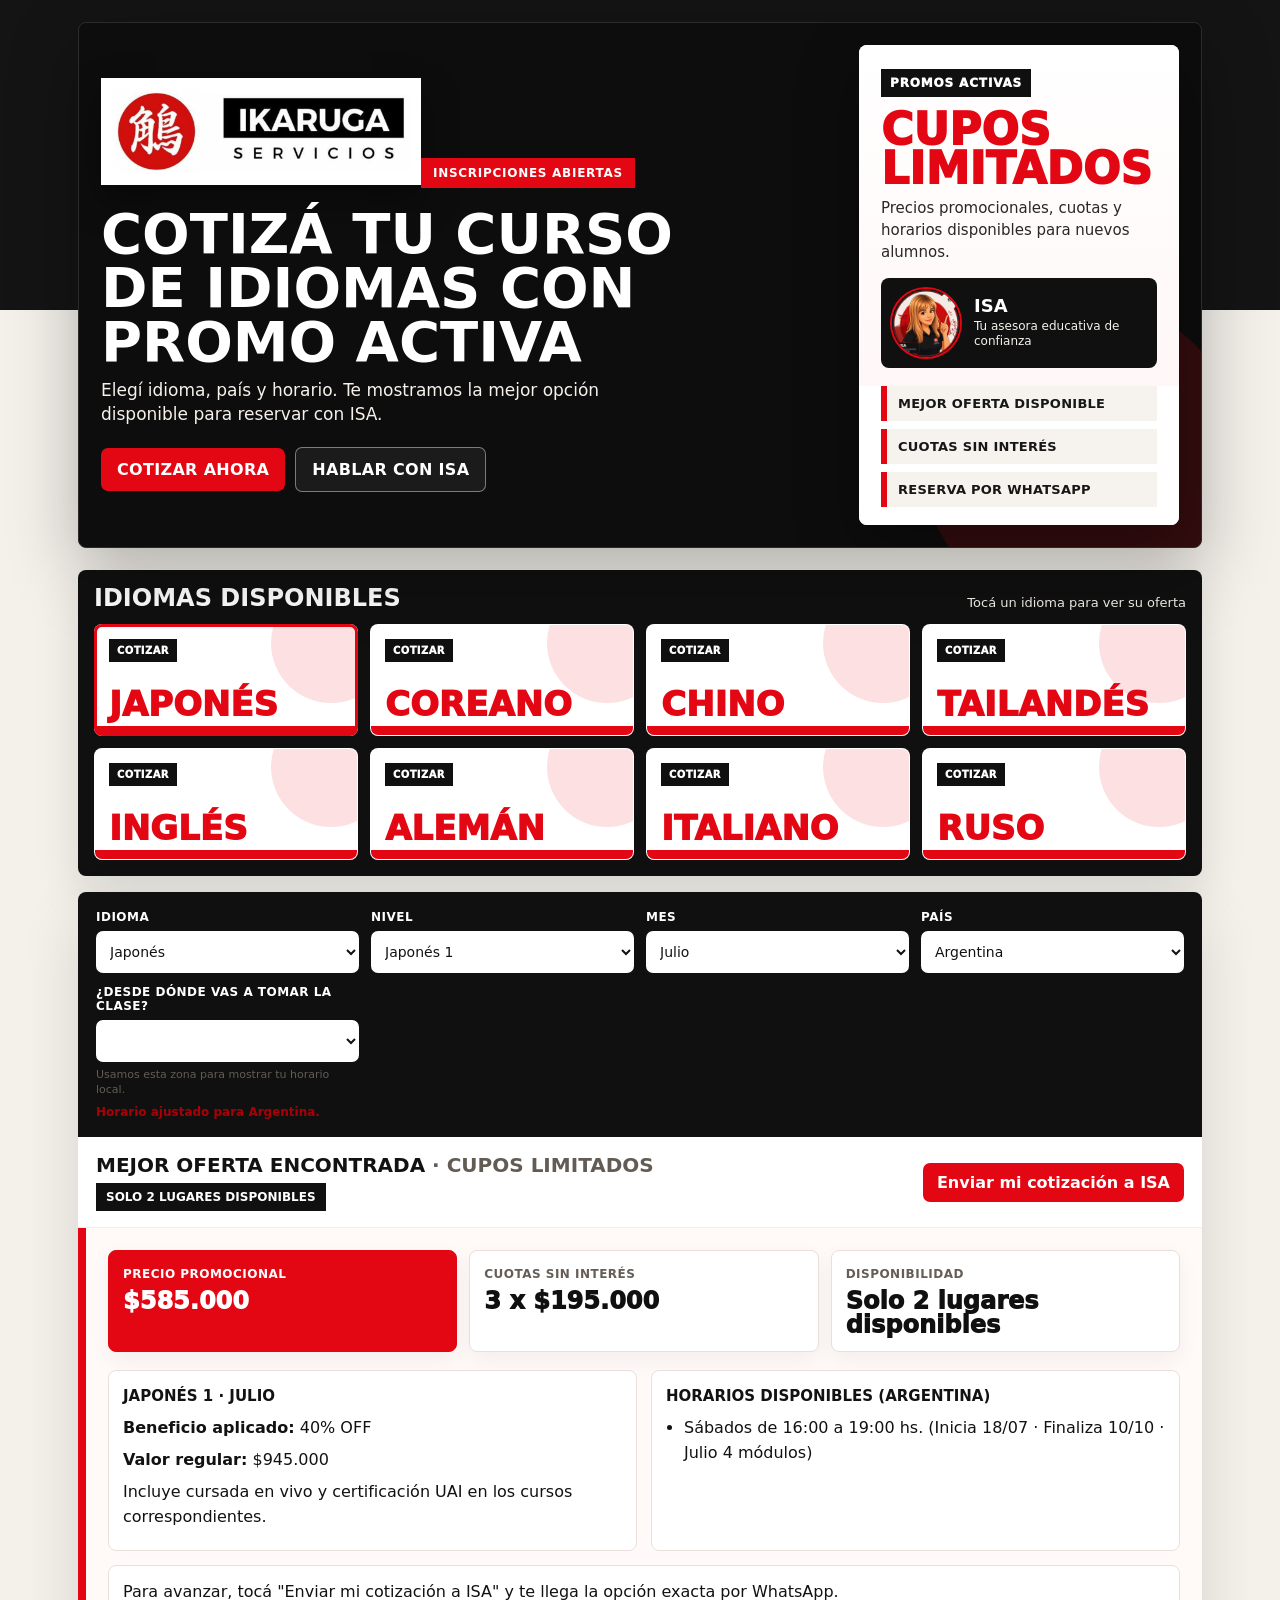
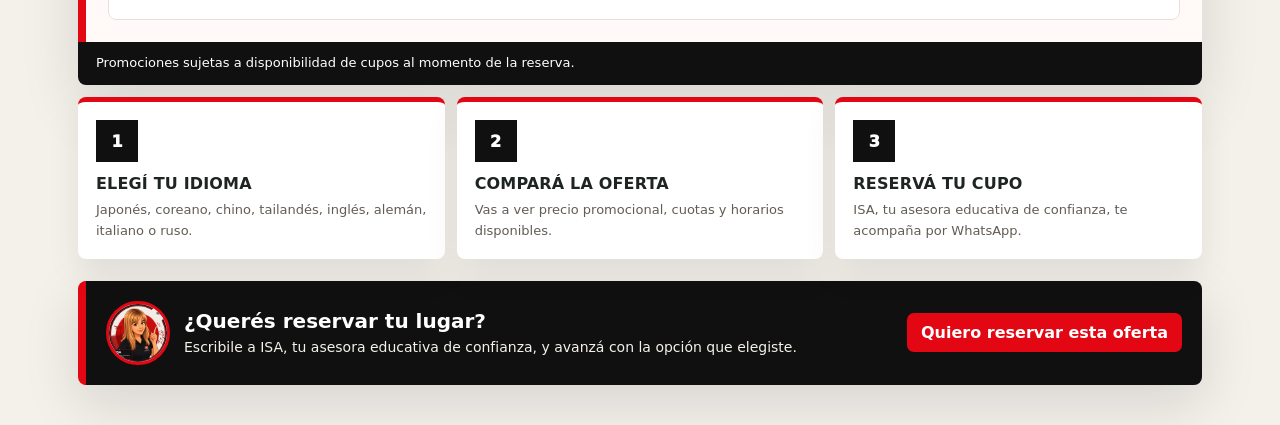
==== cotizador-agil.html @ 4aa810f3 "Add files via upload" ====
<!doctype html>
<html lang="es">
<head>
  <meta charset="utf-8">
  <meta name="viewport" content="width=device-width, initial-scale=1">
  <title>IKARUGA · Ofertas de idiomas</title>
  <script async src="https://www.googletagmanager.com/gtag/js?id=G-S8P9PC52HD"></script>
  <script>
    window.dataLayer = window.dataLayer || [];
    function gtag(){dataLayer.push(arguments);}
    gtag('js', new Date());
    gtag('config', 'G-S8P9PC52HD');
  </script>
  <style>
    :root{--bg:#f6f4ef;--paper:#fff;--paper-2:#fbfaf7;--ink:#202124;--muted:#686158;--line:#ded7cc;--brand:#0f766e;--brand-dark:#115e59;--accent:#b7791f;--ok:#16803c;--shadow:0 18px 55px rgba(54,42,28,.10)}
    *{box-sizing:border-box} body{margin:0;font-family:Inter,ui-sans-serif,system-ui,-apple-system,BlinkMacSystemFont,"Segoe UI",sans-serif;color:var(--ink);background:var(--bg)}
    main{max-width:1180px;margin:0 auto;padding:28px 18px 40px} header{margin-bottom:22px}.hero{display:grid;grid-template-columns:minmax(0,1.1fr) 340px;gap:20px;align-items:stretch}.hero-copy,.hero-side{background:var(--paper);border:1px solid var(--line);border-radius:8px;box-shadow:var(--shadow);padding:22px}.logo{width:184px;max-width:100%;height:auto;margin-bottom:14px}.hero-side{background:#12211f;color:white;position:relative;overflow:hidden}.hero-side:before{content:"";position:absolute;inset:0;background:linear-gradient(135deg,rgba(15,118,110,.92),rgba(16,24,22,.96));z-index:0}.hero-side>*{position:relative;z-index:1}.deal-kicker{font-size:12px;font-weight:900;letter-spacing:.08em;text-transform:uppercase;color:#bff4e9}.deal-big{font-size:42px;font-weight:950;line-height:1;margin:8px 0}.deal-text{font-size:15px;color:#e5fff9;line-height:1.45}.trust-row{display:flex;flex-wrap:wrap;gap:8px;margin-top:16px}.trust-row span,.availability-pill{border:1px solid #cfe8e1;background:#f0fbf8;color:var(--brand-dark);border-radius:999px;padding:7px 10px;font-size:12px;font-weight:800}.availability-pill{display:inline-flex;margin-top:6px;background:#fff6df;border-color:#efd18d;color:#7a530f}
    .brand{font-size:12px;font-weight:800;letter-spacing:.08em;text-transform:uppercase;color:var(--brand-dark)} h1{margin:5px 0 0;font-size:clamp(30px,4vw,52px);line-height:1;letter-spacing:0}
    .subtitle{max-width:620px;margin:10px 0 0;color:var(--muted);font-size:15px;line-height:1.55}.status{border:1px solid #cae6df;background:#effaf7;color:var(--brand-dark);padding:9px 12px;border-radius:8px;font-size:13px;font-weight:700;white-space:nowrap}
    .panel{background:var(--paper);border:1px solid var(--line);border-radius:8px;box-shadow:var(--shadow);overflow:hidden}.toolbar{display:grid;grid-template-columns:repeat(6,minmax(145px,1fr));gap:12px;padding:18px;background:var(--paper-2);border-bottom:1px solid var(--line)}
    label{display:block;margin-bottom:7px;color:var(--muted);font-size:12px;font-weight:800} select,input{width:100%;min-height:42px;border:1px solid var(--line);border-radius:8px;background:white;color:var(--ink);padding:9px 10px;font:inherit;font-size:14px} select:focus,input:focus{outline:3px solid rgba(15,118,110,.18);border-color:var(--brand)} option:disabled{color:#aaa}.field-hint{display:block;margin-top:6px;color:var(--muted);font-size:11px;line-height:1.35}.timezone-status{margin-top:8px;color:var(--brand-dark);font-size:12px;font-weight:800}
    .result-head{display:flex;justify-content:space-between;align-items:center;gap:14px;padding:16px 18px;border-bottom:1px solid var(--line)}.result-title{font-weight:850}.copy-btn{border:0;border-radius:8px;background:var(--brand);color:white;padding:10px 14px;font-weight:850;cursor:pointer;min-width:135px;text-decoration:none;text-align:center}.copy-btn:hover{background:var(--brand-dark)}.copy-btn.copied{background:var(--ok)}
    .message{min-height:330px;white-space:pre-wrap;padding:22px;font-size:15px;line-height:1.55;background:white}.note{padding:12px 18px;border-top:1px solid var(--line);background:#fff8e9;color:#76520f;font-size:13px;line-height:1.45}.summary{margin-top:22px}.summary h2{margin:0 0 10px;font-size:18px}.internal-control{display:none}.whatsapp-bar{margin-top:22px;background:#0f766e;color:white;border-radius:8px;padding:20px;display:flex;align-items:center;justify-content:space-between;gap:16px;box-shadow:var(--shadow)}.whatsapp-bar strong{display:block;font-size:20px;margin-bottom:4px}.whatsapp-bar span{color:#d9fff7;font-size:14px}.whatsapp-bar a{background:white;color:#0f5f58}.whatsapp-bar a:hover{background:#e8fffa;color:#0f5f58}
    table{width:100%;border-collapse:collapse;overflow:hidden;background:white;border:1px solid var(--line);border-radius:8px} th,td{padding:11px 12px;border-bottom:1px solid var(--line);text-align:left;font-size:13px} th{background:#eee8dc;color:#4c473f;font-size:12px;text-transform:uppercase} tbody tr:last-child td{border-bottom:0}
    @media(max-width:980px){.hero{grid-template-columns:1fr}.toolbar{grid-template-columns:repeat(2,minmax(0,1fr))}} @media(max-width:680px){main{padding:20px 12px 30px}.hero-copy,.hero-side{padding:18px}.status{display:inline-block;margin-top:14px;white-space:normal}.toolbar{grid-template-columns:1fr}.result-head{align-items:stretch;flex-direction:column}.copy-btn{width:100%}.message{font-size:14px;padding:16px}th,td{font-size:12px;padding:10px 8px}.deal-big{font-size:34px}}
  
    body{background:#f2eee6;}
    .hero{grid-template-columns:minmax(0,1fr);min-height:430px;background:linear-gradient(90deg,rgba(15,26,24,.92),rgba(15,26,24,.72)),url('assets/ikaruga-asia-pacifico.png') center right/cover no-repeat;border:1px solid #1f3834;border-radius:8px;box-shadow:var(--shadow);padding:28px;overflow:hidden;position:relative;display:grid;align-items:end;}
    .hero-copy{background:transparent;border:0;box-shadow:none;padding:0;max-width:760px;color:white;}
    .hero-side{display:none;}
    .logo{width:260px;margin-bottom:22px;filter:drop-shadow(0 10px 24px rgba(0,0,0,.32));}
    .brand{color:#d7b56d;}
    h1{color:white;font-size:clamp(38px,6vw,72px);max-width:760px;}
    .subtitle{color:#f3efe6;font-size:17px;max-width:690px;}
    .trust-row span{background:rgba(255,255,255,.12);border-color:rgba(255,255,255,.28);color:white;backdrop-filter:blur(8px);}
    .hero-actions{display:flex;flex-wrap:wrap;gap:10px;margin-top:20px;align-items:center;}
    .hero-actions a{display:inline-flex;align-items:center;justify-content:center;text-decoration:none;border-radius:8px;padding:12px 16px;font-weight:900;}
    .hero-primary{background:#f3c855;color:#1b1710;}
    .hero-secondary{border:1px solid rgba(255,255,255,.4);color:white;}
    .offer-strip{display:grid;grid-template-columns:repeat(3,minmax(0,1fr));gap:12px;margin:18px 0 22px;}
    .offer-item{background:white;border:1px solid var(--line);border-radius:8px;padding:16px;box-shadow:0 10px 28px rgba(54,42,28,.07);}
    .offer-item strong{display:block;font-size:15px;margin-bottom:5px;color:#1e2422;}
    .offer-item span{font-size:13px;color:var(--muted);line-height:1.45;}
    .panel{border-color:#d7c8ac;}
    .toolbar{grid-template-columns:repeat(4,minmax(145px,1fr));}
    .result-head{background:#fffdf8;}
    .message{font-size:16px;}
    .whatsapp-bar{background:linear-gradient(135deg,#0f766e,#123c37);}
    @media(max-width:760px){.hero{min-height:auto;padding:22px;background-position:center}.logo{width:210px}.offer-strip{grid-template-columns:1fr}.toolbar{grid-template-columns:1fr}h1{font-size:38px}.subtitle{font-size:15px}.hero-actions a{width:100%;}}

  
    .hero{background:linear-gradient(90deg,rgba(12,22,20,.94),rgba(12,22,20,.68),rgba(12,22,20,.36)),url('assets/ikaruga-asia-pacifico.png') center right/cover no-repeat;}
    .hero-copy{max-width:800px;}
    .logo{width:300px;}
    .eyebrow-line{display:inline-flex;align-items:center;gap:8px;background:rgba(255,255,255,.12);border:1px solid rgba(255,255,255,.25);color:#fff7df;border-radius:999px;padding:8px 12px;font-size:12px;font-weight:900;margin-bottom:14px;}
    .visual-showcase{display:grid;grid-template-columns:repeat(3,minmax(0,1fr));gap:14px;margin:0 0 22px;}
    .visual-card{background:white;border:1px solid var(--line);border-radius:8px;overflow:hidden;box-shadow:0 12px 34px rgba(54,42,28,.08);}
    .visual-card img{width:100%;aspect-ratio:16/10;object-fit:cover;display:block;background:#13211f;}
    .visual-card div{padding:14px 15px;}
    .visual-card strong{display:block;font-size:15px;margin-bottom:5px;color:#1e2422;}
    .visual-card span{font-size:13px;color:var(--muted);line-height:1.45;}
    .offer-item{background:#fffdf8;}
    .panel{box-shadow:0 18px 55px rgba(54,42,28,.13);}
    .result-title:after{content:' · cupos limitados';color:var(--muted);font-weight:700;}
    @media(max-width:820px){.visual-showcase{grid-template-columns:1fr}.logo{width:230px}.result-title:after{content:''}}

  
    .brand-lockup{display:inline-flex;align-items:center;margin-bottom:18px;background:white;border:1px solid rgba(255,255,255,.55);border-radius:8px;padding:10px 12px;box-shadow:0 16px 38px rgba(0,0,0,.28);}
    .brand-logo-img{display:block;width:min(430px,72vw);height:auto;}
    .brand-seal,.brand-word,.brand-sub{display:none;}
    .hero .trust-row{display:none;}
    .visual-showcase{grid-template-columns:1.15fr 1fr 1fr;}
    @media(max-width:820px){.visual-showcase{grid-template-columns:1fr}.brand-logo-img{width:min(330px,78vw)}}

  
    .hero{display:grid;grid-template-columns:minmax(0,1fr) 360px;gap:24px;align-items:stretch;min-height:0;background:linear-gradient(135deg,#101b19,#173b36 62%,#6d1118);border:1px solid #1f3834;border-radius:8px;box-shadow:var(--shadow);padding:26px;overflow:hidden;position:relative;}
    .hero:after{content:"";position:absolute;right:-120px;top:-150px;width:420px;height:420px;border:1px solid rgba(243,200,85,.28);border-radius:50%;}
    .hero-copy{position:relative;z-index:1;background:transparent;border:0;box-shadow:none;padding:0;max-width:760px;color:white;align-self:end;}
    .brand-lockup{display:inline-flex;align-items:center;margin-bottom:18px;background:white;border:1px solid rgba(255,255,255,.65);border-radius:8px;padding:10px 12px;box-shadow:0 16px 38px rgba(0,0,0,.28);}
    .brand-logo-img{display:block;width:min(390px,70vw);height:auto;}
    .eyebrow-line{display:inline-flex;align-items:center;gap:8px;background:rgba(243,200,85,.16);border:1px solid rgba(243,200,85,.45);color:#fff7df;border-radius:999px;padding:8px 12px;font-size:12px;font-weight:900;margin-bottom:14px;}
    .hero h1{color:white;font-size:clamp(38px,6vw,68px);max-width:760px;}
    .hero .subtitle{color:#f3efe6;font-size:17px;max-width:660px;}
    .hero-actions{display:flex;flex-wrap:wrap;gap:10px;margin-top:20px;align-items:center;}
    .hero-actions a{display:inline-flex;align-items:center;justify-content:center;text-decoration:none;border-radius:8px;padding:12px 16px;font-weight:900;}
    .hero-primary{background:#f3c855;color:#1b1710;}.hero-secondary{border:1px solid rgba(255,255,255,.44);color:white;}
    .hero-offer-card{position:relative;z-index:1;align-self:stretch;background:rgba(255,255,255,.96);border:1px solid rgba(255,255,255,.82);border-radius:8px;padding:22px;display:flex;flex-direction:column;justify-content:space-between;color:#17211f;box-shadow:0 22px 60px rgba(0,0,0,.22);}
    .hero-offer-card .label{font-size:12px;font-weight:950;letter-spacing:.08em;text-transform:uppercase;color:#0f766e;}.hero-offer-card .big{font-size:46px;line-height:.95;font-weight:950;margin:14px 0;color:#141514;}.hero-offer-card p{margin:0;color:#5f5750;line-height:1.45;font-size:14px;}.mini-proof{display:grid;gap:9px;margin-top:20px}.mini-proof div{border:1px solid #eadfc8;border-radius:8px;padding:10px 11px;background:#fffaf0;font-size:13px;font-weight:850;color:#42382a;}
    .client-benefits{display:grid;grid-template-columns:repeat(3,minmax(0,1fr));gap:14px;margin:18px 0 22px;}.client-benefit{background:white;border:1px solid var(--line);border-radius:8px;padding:18px;box-shadow:0 12px 34px rgba(54,42,28,.08);}.client-benefit .icon{width:42px;height:42px;border-radius:50%;display:grid;place-items:center;background:#11231f;color:#f3c855;font-weight:950;margin-bottom:12px}.client-benefit strong{display:block;font-size:16px;margin-bottom:6px;color:#1e2422}.client-benefit span{font-size:13px;color:var(--muted);line-height:1.45}.visual-showcase{display:none!important}.trust-row{display:none!important}.offer-strip{margin-top:0}.panel{box-shadow:0 18px 55px rgba(54,42,28,.13);border-color:#d7c8ac}.toolbar{grid-template-columns:repeat(4,minmax(145px,1fr));}.message{font-size:16px}.result-head{background:#fffdf8}.whatsapp-bar{background:linear-gradient(135deg,#0f766e,#123c37);}
    :root{--bg:#f4f1eb;--paper:#fff;--paper-2:#fffaf5;--ink:#121212;--muted:#625c55;--line:#e4dbcf;--brand:#e30613;--brand-dark:#a90008;--accent:#101010;--ok:#16803c;--shadow:0 18px 55px rgba(18,18,18,.13)}
    body{background:linear-gradient(180deg,#141414 0,#141414 310px,#f4f1eb 310px,#f4f1eb 100%);color:var(--ink)}
    main{max-width:1160px;padding-top:22px}
    .hero{grid-template-columns:minmax(0,1fr) 320px;gap:22px;background:#0d0d0d;border:1px solid #2b2b2b;border-radius:8px;padding:22px;box-shadow:0 24px 70px rgba(0,0,0,.28);overflow:hidden}
    .hero:before{content:"";position:absolute;inset:auto -40px -70px auto;width:320px;height:320px;background:#e30613;border-radius:50%;opacity:.18}
    .hero:after{content:"";position:absolute;right:28px;top:24px;width:150px;height:150px;border:22px solid rgba(227,6,19,.2);border-radius:50%}
    .hero-copy{align-self:center;max-width:690px}
    .brand-lockup{background:#fff;border:0;border-radius:0;padding:8px 10px;margin-bottom:16px;box-shadow:0 16px 34px rgba(0,0,0,.38)}
    .brand-logo-img{width:min(300px,72vw)}
    .eyebrow-line{border-radius:0;background:#e30613;border:0;color:white;letter-spacing:.06em;text-transform:uppercase;padding:8px 12px}
    .hero h1{font-size:clamp(36px,4.8vw,56px);line-height:.96;text-transform:uppercase;max-width:660px}
    .hero .subtitle{font-size:17px;line-height:1.42;color:#f6f1eb;max-width:580px}
    .hero-actions a{border-radius:7px;text-transform:uppercase;letter-spacing:.02em}
    .hero-primary{background:#e30613;color:#fff}.hero-primary:hover{background:#bf000a}
    .hero-secondary{border:1px solid rgba(255,255,255,.42);color:#fff;background:rgba(255,255,255,.06)}
    .hero-offer-card{background:#fff;border:0;border-radius:8px;padding:0;overflow:hidden;color:#111;box-shadow:0 22px 60px rgba(0,0,0,.34)}
    .hero-offer-card>div:first-child{padding:24px 22px 18px;background:linear-gradient(180deg,#fff,#fff7f7)}
    .hero-offer-card .label{display:inline-block;background:#101010;color:#fff;font-size:12px;padding:7px 9px;letter-spacing:.07em}
    .hero-offer-card .big{font-size:44px;line-height:.88;text-transform:uppercase;color:#e30613;margin:14px 0 10px}
    .hero-offer-card p{font-size:15px;color:#282828}
    .isa-hero{display:grid;grid-template-columns:72px minmax(0,1fr);gap:12px;align-items:center;margin:14px 0 0;padding:9px;background:#101010;color:#fff;border-radius:8px}
    .isa-hero img{width:72px;height:72px;border-radius:50%;object-fit:cover;object-position:50% 35%;display:block;border:2px solid #e30613}
    .isa-hero strong{display:block;font-size:18px;line-height:1;text-transform:uppercase}
    .isa-hero span{display:block;margin-top:4px;font-size:12px;line-height:1.25;color:#f4f1eb}
    .mini-proof{padding:0 22px 18px;margin:0;background:#fff;gap:8px}
    .mini-proof div{border:0;border-left:6px solid #e30613;border-radius:0;background:#f6f3ef;color:#171717;text-transform:uppercase;letter-spacing:.02em}
    .client-benefits{grid-template-columns:repeat(3,minmax(0,1fr));gap:12px;margin:12px 0 16px}
    .client-benefit{border:0;border-top:5px solid #e30613;border-radius:8px;background:#fff;padding:18px;box-shadow:0 14px 34px rgba(18,18,18,.08)}
    .client-benefit .icon{border-radius:0;background:#101010;color:#fff}
    .client-benefit strong{text-transform:uppercase;letter-spacing:.01em}
    .panel{border:0;border-radius:8px;box-shadow:0 22px 60px rgba(18,18,18,.12)}
    .toolbar{background:#101010;border-bottom:0;grid-template-columns:repeat(4,minmax(145px,1fr))}
    .toolbar label{color:#fff;text-transform:uppercase;letter-spacing:.04em}
    select{border:0;border-radius:7px}
    .result-head{background:#fff;border-bottom:1px solid #eee}
    .result-title{font-size:20px;text-transform:uppercase}
    .availability-pill{background:#101010;border:0;color:white;border-radius:0;text-transform:uppercase}
    .copy-btn{background:#e30613;border-radius:7px;color:#fff}.copy-btn:hover{background:#bf000a;color:#fff}
    .message{background:#fffaf7;font-size:16px;border-left:8px solid #e30613;white-space:normal}
    .offer-summary{display:grid;grid-template-columns:repeat(3,minmax(0,1fr));gap:12px;margin-bottom:18px}
    .offer-metric{background:#fff;border:1px solid #eadfda;border-radius:8px;padding:14px;box-shadow:0 8px 22px rgba(18,18,18,.05)}
    .offer-metric .metric-label{display:block;color:#655d56;font-size:12px;font-weight:850;text-transform:uppercase;letter-spacing:.04em}
    .offer-metric .metric-value{display:block;margin-top:5px;color:#101010;font-size:24px;line-height:1;font-weight:950}
    .offer-metric.strong{background:#e30613;border-color:#e30613;color:#fff}.offer-metric.strong .metric-label,.offer-metric.strong .metric-value{color:#fff}
    .offer-detail{display:grid;grid-template-columns:minmax(0,1fr) minmax(0,1fr);gap:14px}
    .offer-box{background:#fff;border:1px solid #eadfda;border-radius:8px;padding:14px}
    .offer-box h3{margin:0 0 8px;font-size:15px;text-transform:uppercase}
    .offer-box p{margin:0 0 7px}.offer-box ul{margin:8px 0 0;padding-left:18px}.offer-box li{margin:5px 0}
    .note{background:#101010;color:#fff;border-top:0}
    .whatsapp-bar{background:#101010;border-left:8px solid #e30613;border-radius:8px}
    .whatsapp-bar span{color:#f4f1eb}.whatsapp-bar a{background:#e30613;color:#fff}.whatsapp-bar a:hover{background:#bf000a;color:#fff}
    .whatsapp-copy{display:flex;align-items:center;gap:14px}
    .isa-avatar{width:64px;height:64px;border-radius:50%;object-fit:cover;object-position:50% 35%;border:3px solid #e30613;background:#fff;flex:0 0 auto}
    .language-gallery{margin:0 0 16px;background:#101010;border-radius:8px;padding:16px;box-shadow:0 18px 46px rgba(18,18,18,.12)}
    .language-gallery-head{display:flex;align-items:end;justify-content:space-between;gap:14px;margin-bottom:14px;color:#fff}
    .language-gallery-head h2{margin:0;font-size:24px;text-transform:uppercase;line-height:1}
    .language-gallery-head span{font-size:13px;color:#f4f1eb;text-align:right}
    .language-grid{display:grid;grid-template-columns:repeat(4,minmax(0,1fr));gap:12px}
    .language-card{position:relative;display:flex;min-height:112px;border:1px solid rgba(255,255,255,.14);border-radius:8px;overflow:hidden;background:#fff;text-decoration:none;color:#101010;box-shadow:inset 0 0 0 1px rgba(255,255,255,.18);padding:14px;text-align:left;cursor:pointer;font:inherit;flex-direction:column;justify-content:space-between}
    .language-card:before{content:"";position:absolute;right:-34px;top:-42px;width:120px;height:120px;border-radius:50%;background:#e30613;opacity:.12}
    .language-card:after{content:"";position:absolute;left:0;bottom:0;width:100%;height:9px;background:#e30613}
    .language-card:hover,.language-card.active{outline:3px solid #e30613;outline-offset:-3px}
    .language-card .lang-kicker{position:relative;z-index:1;display:inline-flex;align-self:flex-start;background:#101010;color:#fff;padding:6px 8px;font-size:10px;font-weight:950;text-transform:uppercase;letter-spacing:.04em}
    .language-card .lang-name{position:relative;z-index:1;display:block;margin-top:16px;color:#e30613;font-size:clamp(24px,2.7vw,34px);line-height:.92;font-weight:950;text-transform:uppercase;letter-spacing:0}
    .language-card .lang-note{display:none}
    @media(max-width:920px){.hero{grid-template-columns:1fr}.hero-offer-card{display:none}.client-benefits{grid-template-columns:1fr}.toolbar{grid-template-columns:1fr}.brand-logo-img{width:min(300px,78vw)}.hero{padding:20px}.hero h1{font-size:36px}.hero-actions a{width:100%;}.whatsapp-bar{align-items:stretch;flex-direction:column}.whatsapp-copy{align-items:flex-start}.isa-avatar{width:56px;height:56px}.offer-summary,.offer-detail{grid-template-columns:1fr}}
    @media(max-width:920px){.language-grid{display:flex;overflow-x:auto;scroll-snap-type:x mandatory;padding-bottom:4px}.language-card{min-width:210px;scroll-snap-align:start}.language-gallery-head{display:block}.language-gallery-head span{display:block;text-align:left;margin-top:6px}}
    .mobile-sticky-cta{display:none}
    @media(max-width:760px){
      body{background:#f4f1eb;padding-bottom:86px}
      main{padding-top:12px;display:flex;flex-direction:column}
      .hero{order:1}.panel{order:2}.language-gallery{order:3}.whatsapp-bar{order:4}
      .hero{min-height:0!important;padding:12px 12px 14px;margin-bottom:10px;gap:0;background:#101010}
      .brand-lockup{margin-bottom:8px;padding:5px 7px}
      .brand-logo-img{width:min(155px,58vw)}
      .eyebrow-line{font-size:10px;padding:6px 9px;margin-bottom:8px}
      .hero h1{font-size:23px;line-height:1.02;margin-top:0}
      .hero .subtitle{font-size:12px;line-height:1.3;margin-top:6px}
      .hero-actions{margin-top:10px}
      .hero-actions a{min-height:42px;padding:10px 12px;font-size:13px}
      .hero-actions .hero-secondary{display:none}
      .language-gallery{margin-top:12px;padding:12px}
      .language-gallery-head h2{font-size:18px}
      .language-card{min-width:142px;padding:13px 12px}
      .lang-name{font-size:19px}
      .toolbar{padding:14px;gap:10px}
      .toolbar label{font-size:11px}
      select{min-height:44px;font-size:15px}
      .field-hint{font-size:10px}
      .timezone-status{font-size:11px;margin-top:6px}
      .result-head{padding:12px 14px}
      .result-title{font-size:16px}
      .availability-pill{font-size:11px}
      .message{padding:12px;border-left-width:5px}
      .offer-summary{gap:8px;margin-bottom:10px}
      .offer-metric{padding:11px}
      .offer-metric .metric-value{font-size:22px}
      .offer-detail{gap:10px}
      .offer-box{padding:12px}
      .client-benefits{display:none}
      .whatsapp-bar{margin-bottom:12px}
      .mobile-sticky-cta{display:block;position:fixed;left:12px;right:12px;bottom:12px;z-index:40;background:#e30613;color:#fff;text-align:center;text-decoration:none;border-radius:8px;padding:14px 12px;font-weight:950;box-shadow:0 16px 40px rgba(0,0,0,.28)}
    }

  </style>
</head>
<body>
  <main>
    <header class="hero"><div class="hero-copy"><div class="brand-lockup" aria-label="IKARUGA"><img class="brand-logo-img" src="assets/ikaruga-logo-clean.png" alt="IKARUGA Servicios"></div><div class="eyebrow-line">Inscripciones abiertas</div><h1>Cotizá tu curso de idiomas con promo activa</h1><p class="subtitle">Elegí idioma, país y horario. Te mostramos la mejor opción disponible para reservar con ISA.</p><div class="hero-actions"><a class="hero-primary" href="#cotizador-panel">Cotizar ahora</a><a class="hero-secondary" href="#bottom-whatsapp-link">Hablar con ISA</a></div></div><aside class="hero-offer-card" aria-label="Resumen de oferta"><div><div class="label">Promos activas</div><div class="big">Cupos limitados</div><p>Precios promocionales, cuotas y horarios disponibles para nuevos alumnos.</p><div class="isa-hero"><img src="assets/isa-asesora-web.jpg" alt="ISA, asesora educativa de confianza"><div><strong>ISA</strong><span>Tu asesora educativa de confianza</span></div></div></div><div class="mini-proof"><div>Mejor oferta disponible</div><div>Cuotas sin interés</div><div>Reserva por WhatsApp</div></div></aside></header>
    <section class="language-gallery" id="idiomas-disponibles" aria-label="Idiomas disponibles"><div class="language-gallery-head"><h2>Idiomas disponibles</h2><span>Tocá un idioma para ver su oferta</span></div><div class="language-grid"><button class="language-card active" type="button" data-idioma="japones" aria-label="Cotizar Japonés"><span class="lang-kicker">Cotizar</span><span class="lang-name">Japonés</span><span class="lang-note">Ver ofertas y horarios disponibles.</span></button><button class="language-card" type="button" data-idioma="coreano" aria-label="Cotizar Coreano"><span class="lang-kicker">Cotizar</span><span class="lang-name">Coreano</span><span class="lang-note">Ver ofertas y horarios disponibles.</span></button><button class="language-card" type="button" data-idioma="chino" aria-label="Cotizar Chino Mandarín"><span class="lang-kicker">Cotizar</span><span class="lang-name">Chino</span><span class="lang-note">Ver ofertas y horarios disponibles.</span></button><button class="language-card" type="button" data-idioma="tailandes" aria-label="Cotizar Tailandés"><span class="lang-kicker">Cotizar</span><span class="lang-name">Tailandés</span><span class="lang-note">Ver ofertas y horarios disponibles.</span></button><button class="language-card" type="button" data-idioma="ingles" aria-label="Cotizar Inglés"><span class="lang-kicker">Cotizar</span><span class="lang-name">Inglés</span><span class="lang-note">Ver ofertas y horarios disponibles.</span></button><button class="language-card" type="button" data-idioma="aleman" aria-label="Cotizar Alemán"><span class="lang-kicker">Cotizar</span><span class="lang-name">Alemán</span><span class="lang-note">Ver ofertas y horarios disponibles.</span></button><button class="language-card" type="button" data-idioma="italiano" aria-label="Cotizar Italiano"><span class="lang-kicker">Cotizar</span><span class="lang-name">Italiano</span><span class="lang-note">Ver ofertas y horarios disponibles.</span></button><button class="language-card" type="button" data-idioma="ruso" aria-label="Cotizar Ruso"><span class="lang-kicker">Cotizar</span><span class="lang-name">Ruso</span><span class="lang-note">Ver ofertas y horarios disponibles.</span></button></div></section><section class="panel" id="cotizador-panel" aria-label="Cotizador ágil">
      <div class="toolbar">
        <div><label for="ca-idioma">Idioma</label><select id="ca-idioma" onchange="updateCotizadorNiveles()"><option value="japones">Japonés</option><option value="coreano">Coreano</option><option value="chino">Chino Mandarín</option><option value="tailandes">Tailandés</option><option value="ingles">Inglés</option><option value="aleman">Alemán</option><option value="italiano">Italiano</option><option value="ruso">Ruso</option></select></div>
        <div><label for="ca-nivel">Nivel</label><select id="ca-nivel" onchange="updateCotizadorMeses()"></select></div>
        <div><label for="ca-mes">Mes</label><select id="ca-mes" onchange="updateCotizadorAgil()"></select></div>
        <div><label for="ca-pais">País</label><select id="ca-pais" onchange="updateCotizadorPais()"><option value="ARG">Argentina</option><option value="BOL">Bolivia</option><option value="BRA">Brasil</option><option value="CAN">Canadá</option><option value="CHL">Chile</option><option value="COL">Colombia</option><option value="CRI">Costa Rica</option><option value="CUB">Cuba</option><option value="ECU">Ecuador</option><option value="SLV">El Salvador</option><option value="ESP">España</option><option value="USA">Estados Unidos</option><option value="GTM">Guatemala</option><option value="HND">Honduras</option><option value="MEX">México</option><option value="NIC">Nicaragua</option><option value="PAN">Panamá</option><option value="PRY">Paraguay</option><option value="PER">Perú</option><option value="DOM">República Dominicana</option><option value="URY">Uruguay</option><option value="VEN">Venezuela</option><option value="USD">Otro país</option></select></div>
        <div id="ca-zona-wrap"><label for="ca-zona">¿Desde dónde vas a tomar la clase?</label><select id="ca-zona" onchange="updateCotizadorAgil()"></select><span class="field-hint">Usamos esta zona para mostrar tu horario local.</span><div class="timezone-status" id="ca-timezone-status"></div></div>
        <div class="internal-control"><label for="ca-descuento">Descuento</label><select id="ca-descuento" onchange="updateCotizadorAgil()"></select></div>
        <div class="internal-control"><label for="ca-cuotas">Cuotas</label><select id="ca-cuotas" onchange="updateCotizadorAgil()"><option value="1">1 pago</option><option value="2">2 cuotas</option><option value="3">3 cuotas</option><option value="4" selected>4 cuotas</option></select></div>
      </div>
      <div class="result-head"><div><div class="result-title">Mejor oferta encontrada</div><div class="availability-pill" id="availability-pill">Cupos disponibles</div></div><a class="copy-btn" id="result-whatsapp-link" href="#" target="_blank" rel="noopener">Enviar mi cotización a ISA</a></div>
      <div class="message" id="cotizador-agil-resultado"></div>
      <div class="note">Promociones sujetas a disponibilidad de cupos al momento de la reserva.</div>
    </section>
    <section class="client-benefits" aria-label="Beneficios IKARUGA"><article class="client-benefit"><div class="icon">1</div><strong>Elegí tu idioma</strong><span>Japonés, coreano, chino, tailandés, inglés, alemán, italiano o ruso.</span></article><article class="client-benefit"><div class="icon">2</div><strong>Compará la oferta</strong><span>Vas a ver precio promocional, cuotas y horarios disponibles.</span></article><article class="client-benefit"><div class="icon">3</div><strong>Reservá tu cupo</strong><span>ISA, tu asesora educativa de confianza, te acompaña por WhatsApp.</span></article></section>
    <section class="whatsapp-bar" aria-label="Finalizar por WhatsApp"><div class="whatsapp-copy"><img class="isa-avatar" src="assets/isa-asesora-web.jpg" alt="ISA"><div><strong>¿Querés reservar tu lugar?</strong><span>Escribile a ISA, tu asesora educativa de confianza, y avanzá con la opción que elegiste.</span></div></div><a class="copy-btn" id="bottom-whatsapp-link" href="#" target="_blank" rel="noopener">Quiero reservar esta oferta</a></section>
    <a class="mobile-sticky-cta" id="mobile-whatsapp-link" href="#" target="_blank" rel="noopener">Reservar esta oferta por WhatsApp</a>
  </main>
  <script>
const horariosARG = {
  japones: {
    "Japonés 1": [
      "Comisión R · Grupo 1 · Sábados de 16:00 a 19:00 hs. (Inicia 18/07 · Finaliza 10/10 · Julio 4 módulos)",
      "Comisión R · Grupo 2 · Sábados de 16:00 a 19:00 hs. (Inicia 18/07 · Finaliza 10/10 · Julio 4 módulos)",
      "Comisión T · Domingos de 14:00 a 17:00 hs. (Inicia 20/09 · Finaliza 13/12 · Septiembre 4 módulos)",
      "Comisión U · Lunes de 21:00 a 00:00 hs. (Inicia 21/09 · Finaliza 14/12 · Septiembre 4 módulos)",
      "Comisión V · Miércoles de 21:00 a 00:00 hs. (Inicia 21/10 · Finaliza 13/01 · Octubre 4 módulos)"
    ],
    "Japonés 2": [
      "Comisión D · Sábados de 16:00 a 19:00 hs. (Inicia 22/08 · Finaliza 12/12 · Agosto 5 módulos)",
      "Comisión E · Domingos de 14:00 a 17:00 hs. (Inicia 23/08 · Finaliza 13/12 · Agosto 5 módulos)",
      "Comisión F · Lunes de 21:00 a 00:00 hs. (Inicia 24/08 · Finaliza 14/12 · Agosto 5 módulos)",
      "Comisión G · Sábados de 14:00 a 17:00 hs. (Inicia 21/09 · Finaliza 14/12 · Septiembre 4 módulos)",
      "Comisión H · Jueves de 21:00 a 00:00 hs. (Inicia 17/09 · Finaliza 10/12 · Septiembre 4 módulos)"
    ],
    "Japonés 3": [
      "Comisión C · Sábados de 16:00 a 19:00 hs. (Inicia 22/08 · Finaliza 12/12 · Agosto 5 módulos)",
      "Comisión D · Lunes de 21:00 a 00:00 hs. (Inicia 24/08 · Finaliza 14/12 · Agosto 5 módulos)"
    ],
    "Japonés 4": [
      "Comisión A · Domingos de 14:00 a 17:00 hs. (Inicia 23/08 · Finaliza 13/12 · Agosto 5 módulos)"
    ]
  },
  coreano: {
    "Coreano 1": [
      "Comisión D · Grupo 1 · Sábados de 16:00 a 19:00 hs. (Inicia 22/08 · Finaliza 12/12 · Agosto 5 módulos)",
      "Comisión D · Grupo 2 · Sábados de 16:00 a 19:00 hs. (Inicia 22/08 · Finaliza 12/12 · Agosto 5 módulos)",
      "Comisión E · Lunes de 21:00 a 00:00 hs. (Inicia 24/08 · Finaliza 14/12 · Agosto 5 módulos)",
      "Comisión F · Domingos de 14:00 a 17:00 hs. (Inicia 18/10 · Finaliza 10/01 · Octubre 4 módulos)"
    ],
    "Coreano 2": ["Comisión D · Miércoles de 21:00 a 00:00 hs. (Inicia 19/08 · Finaliza 09/12 · Agosto 5 módulos)"]
  },
  chino: {
    "Chino 1": [
      "Comisión C · Grupo 1 · Miércoles de 21:00 a 00:00 hs. (Inicia 19/08 · Finaliza 09/12 · Agosto 5 módulos)",
      "Comisión C · Grupo 2 · Miércoles de 21:00 a 00:00 hs. (Inicia 19/08 · Finaliza 09/12 · Agosto 5 módulos)",
      "Comisión D · Sábados de 16:00 a 19:00 hs. (Inicia 24/10 · Finaliza 09/01 · Octubre 4 módulos)"
    ],
    "Chino 2": ["Comisión D · Lunes de 21:00 a 00:00 hs. (Inicia 24/08 · Finaliza 14/12 · Agosto 5 módulos)"]
  },
  tailandes: {
    "Tailandés 1": [
      "Comisión C · Sábados de 16:00 a 19:00 hs. (Inicia 18/07 · Finaliza 10/10 · Julio 4 módulos)",
      "Comisión D · Sábados de 16:00 a 19:00 hs. (Inicia 24/10 · Finaliza 09/01 · Octubre 4 módulos)"
    ],
    "Tailandés 2": ["Comisión B · Lunes de 21:00 a 00:00 hs. (Inicia 24/08 · Finaliza 14/12 · Agosto 5 módulos)"],
    "Tailandés 3": ["Comisión A · Domingos de 14:00 a 17:00 hs. (Inicia 23/08 · Finaliza 13/12 · Agosto 5 módulos)"]
  },
  ingles: {
    "Inglés A1": [
      "Comisión C · Grupo 1 · Jueves de 20:00 a 22:00 hs. (Inicia 20/08 · Finaliza 12/11 · Agosto 4 módulos)",
      "Comisión C · Grupo 2 · Jueves de 20:00 a 22:00 hs. (Inicia 20/08 · Finaliza 12/11 · Agosto 4 módulos)",
      "Comisión D · Sábados de 16:00 a 18:00 hs. (Inicia 19/09 · Finaliza 12/12 · Septiembre 4 módulos)",
      "Comisión E · Sábados de 17:00 a 19:00 hs. (Inicia 24/10 · Finaliza 09/01 · Octubre 4 módulos)"
    ],
    "Inglés A2": ["Comisión A · Miércoles de 20:00 a 22:00 hs. (Inicia 19/08 · Finaliza 11/11 · Agosto 4 módulos)"]
  },
  aleman: {
    "Alemán A1": ["Comisión B · Sábados de 16:00 a 19:00 hs. (Inicia 22/08 · Finaliza 12/12 · Agosto 5 módulos)"],
    "Alemán A2": ["Comisión B · Domingos de 14:00 a 17:00 hs. (Inicia 23/08 · Finaliza 13/12 · Agosto 5 módulos)"]
  },
  italiano: {
    "Italiano A1": ["Comisión B · Lunes de 20:00 a 22:00 hs. (Inicia 24/08 · Finaliza 16/11 · Agosto 4 módulos)"],
    "Italiano A2": ["Comisión A · Sábados de 17:00 a 19:00 hs. (Inicia 22/08 · Finaliza 14/11 · Agosto 4 módulos)"]
  },
  ruso: {
    "Ruso 1": ["Comisión A · Sábados de 16:00 a 19:00 hs. (Inicia 21/09 · Finaliza 14/12 · Septiembre 4 módulos)"]
  }
};

const zonasPorPais = {
  ARG: [{label:"Argentina", diff:0}],
  BOL: [{label:"Bolivia", diff:-1}],
  BRA: [
    {label:"Brasil / Brasília / São Paulo", diff:0},
    {label:"Brasil / Manaus", diff:-1},
    {label:"Brasil / Acre", diff:-2}
  ],
  CHL: [{label:"Chile continental", diff:-1}],
  COL: [{label:"Colombia", diff:-2}],
  CUB: [{label:"Cuba / La Habana", diff:-1}],
  ECU: [{label:"Ecuador continental", diff:-2}],
  GTM: [{label:"Guatemala", diff:-3}],
  HND: [{label:"Honduras", diff:-3}],
  MEX: [
    {label:"CDMX / Centro de México", diff:-3},
    {label:"Cancún / Quintana Roo", diff:-2},
    {label:"Tijuana / Baja California", diff:-4}
  ],
  PRY: [{label:"Paraguay", diff:-1}],
  PER: [{label:"Perú", diff:-2}],
  DOM: [{label:"República Dominicana", diff:-1}],
  VEN: [{label:"Venezuela", diff:-1}],
  URY: [{label:"Uruguay", diff:0}],
  ESP: [
    {label:"España peninsular / Madrid", diff:5},
    {label:"Islas Canarias", diff:4}
  ],
  CAN: [
    {label:"Toronto / Ottawa / Montreal", diff:-1},
    {label:"Winnipeg / Manitoba", diff:-2},
    {label:"Calgary / Edmonton", diff:-3},
    {label:"Vancouver / British Columbia", diff:-4},
    {label:"Halifax / Atlántico", diff:0}
  ],
  CRI: [{label:"Costa Rica", diff:-3}],
  NIC: [{label:"Nicaragua", diff:-3}],
  PAN: [{label:"Panamá", diff:-2}],
  SLV: [{label:"El Salvador", diff:-3}],
  USA: [
    {label:"Estados Unidos Este / Miami / New York", diff:-1},
    {label:"Estados Unidos Central / Chicago / Texas", diff:-2},
    {label:"Estados Unidos Montaña / Denver", diff:-3},
    {label:"Estados Unidos Oeste / Los Ángeles", diff:-4}
  ],
  USD: [
    {label:"Europa central", diff:5},
    {label:"Europa occidental / Reino Unido", diff:4},
    {label:"América Este", diff:-1},
    {label:"América Central", diff:-3},
    {label:"América Oeste", diff:-4},
    {label:"Japón / Corea", diff:10},
    {label:"China / Tailandia", diff:11}
  ]
};

function getDeviceTimezoneDiff() {
  return Math.round((-new Date().getTimezoneOffset() / 60) - (-3));
}

function getZonasPais(pais) {
  return zonasPorPais[pais] || zonasPorPais.USD;
}

function updateZonasHorario() {
  const pais = document.getElementById('ca-pais')?.value || 'ARG';
  const zonaSelect = document.getElementById('ca-zona');
  if (!zonaSelect) return;
  const zonas = getZonasPais(pais);
  const current = zonaSelect.value;
  zonaSelect.innerHTML = zonas.map((zona, index) => `<option value="${index}">${zona.label}</option>`).join('');
  if (zonas[Number(current)]) zonaSelect.value = current;
}

function updateCotizadorPais() {
  updateZonasHorario();
  updateCotizadorAgil();
}

function getZonaSeleccionada() {
  const pais = document.getElementById('ca-pais')?.value || 'ARG';
  const zonaSelect = document.getElementById('ca-zona');
  const zonas = getZonasPais(pais);
  const index = Number(zonaSelect?.value || 0);
  return zonas[index] || zonas[0];
}

function getHorarioDiff() {
  const zona = getZonaSeleccionada();
  return zona.diff == null ? getDeviceTimezoneDiff() : zona.diff;
}

function getHorarioStatus() {
  const zona = getZonaSeleccionada();
  return `Horario ajustado para ${zona.label}.`;
}

function convertHorarios(nivHorarios, diff) {
  if (diff === 0) return nivHorarios;
  const dias = ["Lunes","Martes","Miércoles","Jueves","Viernes","Sábados","Domingos"];
  const diaIndex = {
    "Lunes":0, "Martes":1, "Miércoles":2, "Miercoles":2, "Jueves":3, "Viernes":4, "Sábados":5, "Sabados":5, "Domingos":6
  };
  const addHours = (h, m, delta) => {
    const total = parseInt(h, 10) * 60 + parseInt(m, 10) + delta * 60;
    const dayShift = Math.floor(total / 1440);
    const minutes = ((total % 1440) + 1440) % 1440;
    return {
      time: `${String(Math.floor(minutes / 60)).padStart(2,'0')}:${String(minutes % 60).padStart(2,'0')}`,
      dayShift
    };
  };
  const shiftDay = (dia, shift) => dias[(diaIndex[dia] + shift + 700) % 7];
  return nivHorarios.map(h => {
    return h.replace(/(Lunes|Martes|Miércoles|Miercoles|Jueves|Viernes|Sábados|Sabados|Domingos) de (\d{2}):(\d{2}) a (\d{2}):(\d{2}) hs\./g, (_, dia, h1, m1, h2, m2) => {
      const start = addHours(h1, m1, diff);
      const end = addHours(h2, m2, diff);
      const startDay = shiftDay(dia, start.dayShift);
      const endDay = shiftDay(dia, end.dayShift);
      if (startDay === endDay) return `${startDay} de ${start.time} a ${end.time} hs.`;
      return `${startDay} de ${start.time} a ${endDay} ${end.time} hs.`;
    });
  });
}

function limpiarEtiquetaHorario(horario) {
  return horario.replace(/^Comisión\s+[^·]+·\s+Grupo\s+\d+\s+·\s*/i, '');
}

function deduplicarHorarios(horarios) {
  const vistos = new Set();
  const unicos = [];
  horarios.forEach(horario => {
    const limpio = limpiarEtiquetaHorario(horario);
    const key = limpio.toLowerCase().replace(/\s+/g, ' ').trim();
    if (vistos.has(key)) return;
    vistos.add(key);
    unicos.push(limpio);
  });
  return unicos;
}

const tablaDescuentos = {
  // ── Japonés / Coreano / Chino / Alemán — 5 módulos · 3hs
  // Fuente: "Cursos Agosto 2026_"  Reg: ARG $1.105.000 / USD 527 / MXN $10.340
  japones_coreano_chino_aleman: {
    meses: 5, hs: "3 hs",
    cuotas: 4,
    ARG: { reg:"1.105.000", d40:"681.000", d35:"734.000", d30:"787.000", d25:"840.000", d20:"893.000", d15:"946.000" },
    MEX: { reg:"10.340",    d40:"6.440",   d35:"6.920",   d30:"7.410",   d25:"7.900",   d20:"8.390",   d15:"8.880"   },
    USD: { reg:"527",       d40:"330",     d35:"355",     d30:"380",     d25:"405",     d20:"429",     d15:"454"     }
  },
  // ── Comisiones de julio — 4 módulos · 3hs
  tailandes1: {
    meses: 4, hs: "3 hs",
    cuotas: 3,
    ARG: { reg:"945.000", d40:"585.000", d35:"630.000", d30:"675.000", d25:"720.000", d20:"765.000", d15:"810.000" },
    MEX: { reg:"8.720",   d40:"5.460",   d35:"5.870",   d30:"6.280",   d25:"6.690",   d20:"7.090",   d15:"7.500"   },
    USD: { reg:"445",     d40:"281",     d35:"302",     d30:"322",     d25:"343",     d20:"364",     d15:"384"     }
  },
  // ── Tailandés 2 y 3 — 5 módulos · 3hs (Cursos Agosto 2026_)
  tailandes2: {
    meses: 5, hs: "3 hs",
    cuotas: 4,
    ARG: { reg:"1.105.000", d40:"681.000", d35:"734.000", d30:"787.000", d25:"840.000", d20:"893.000", d15:"946.000" },
    MEX: { reg:"10.340",    d40:"6.440",   d35:"6.920",   d30:"7.410",   d25:"7.900",   d20:"8.390",   d15:"8.880"   },
    USD: { reg:"527",       d40:"330",     d35:"355",     d30:"380",     d25:"405",     d20:"429",     d15:"454"     }
  },
  // ── Inglés A1/A2 — 4 módulos · 2hs · SIN cert UAI
  // Fuente: "Cursos 2 hs Ing Marzo 2026_"  Reg: ARG $396.000 / USD 185 / MXN $3.650
  ingles: {
    meses: 4, hs: "2 hs",
    cuotas: 3,
    ARG: { reg:"396.000", d30:"276.000", d25:"296.000", d20:"316.000", d15:"336.000" },
    MEX: { reg:"3.650",   d30:"2.540",   d25:"2.720",   d20:"2.900",   d15:"3.090"   },
    USD: { reg:"185",     d30:"129",     d25:"138",     d20:"147",     d15:"157"     }
  },
  // ── Italiano A1/A2 — 4 módulos · 2hs · CON cert UAI
  // Fuente: "Cursos 2hs con certif UAI FR, I"  Reg: ARG $442.000 / USD 217 / MXN $4.250
  italiano: {
    meses: 4, hs: "2 hs",
    cuotas: 3,
    ARG: { reg:"442.000", d30:"322.000", d25:"342.000", d20:"362.000", d15:"381.000" },
    MEX: { reg:"4.250",   d30:"3.140",   d25:"3.320",   d20:"3.500",   d15:"3.690"   },
    USD: { reg:"217",     d30:"162",     d25:"171",     d20:"180",     d15:"189"     }
  }
};

function getTablaKey(idioma, nivel) {
  if (["japones","coreano","chino","aleman"].includes(idioma)) return "japones_coreano_chino_aleman";
  if (idioma === "ruso") return "tailandes1";
  if (idioma === "tailandes") return (nivel === "Tailandés 1") ? "tailandes1" : "tailandes2";
  return idioma;
}

function getPrecioJulio4Modulos(pais, descKey) {
  return getPrecio('tailandes', pais, descKey, 'Tailandés 1');
}

function parsePrecioNumero(valor) {
  return parseFloat((valor || '0').replace(/\./g,'').replace(',','.'));
}

function setCuotasMax(selectId, maxCuotas, fallback = maxCuotas) {
  const select = document.getElementById(selectId);
  if (!select) return fallback;
  Array.from(select.options).forEach(opt => {
    const val = parseInt(opt.value, 10);
    opt.disabled = val > maxCuotas;
  });
  let value = parseInt(select.value, 10) || fallback;
  if (value > maxCuotas) {
    value = maxCuotas;
    select.value = String(value);
  }
  return value;
}

function buildFinanciacionLine(p, cuotas, precioOverride = null, label = 'Financiación') {
  const precioHoy = precioOverride || p.precio_hoy;
  const precioNum = parsePrecioNumero(precioHoy);
  if (cuotas <= 1) {
    return `🛡️ *${label}:* pago total de *${p.simbolo}${precioHoy}* vía transferencia.`;
  }
  const cuotaCalc = precioNum > 0 ? Math.round(precioNum / cuotas).toLocaleString('es-AR') : '—';
  return `🛡️ *${label}:* ${cuotas} cuotas fijas de *${p.simbolo}${cuotaCalc}* vía transferencia.`;
}

function getPaisKey(pais) {
  if (pais === 'ARG') return 'ARG';
  if (pais === 'MEX') return 'MEX';
  return 'USD';
}

function getSimbolo(pais) {
  return (pais === 'ARG' || pais === 'MEX') ? "$" : "USD ";
}

function getDescuentosDisponibles(idioma, nivel) {
  const key = getTablaKey(idioma, nivel);
  const t = tablaDescuentos[key];
  const row = t.ARG;
  const all = [
    {pct:"40%", key:"d40"}, {pct:"35%", key:"d35"},
    {pct:"30%", key:"d30"}, {pct:"25%", key:"d25"}, {pct:"20%", key:"d20"},
    {pct:"15%", key:"d15"}
  ];
  return all.filter(o => row[o.key] != null);
}

function getDescuentosOferta(idioma, nivel, mes) {
  const maxPct = (mes === 'septiembre' || mes === 'octubre') ? 30 : 40;
  return getDescuentosDisponibles(idioma, nivel)
    .filter(o => parseInt(o.pct, 10) <= maxPct);
}

function getPrecio(idioma, pais, descKey, nivel) {
  const tKey = getTablaKey(idioma, nivel);
  const pKey = getPaisKey(pais);
  const t = tablaDescuentos[tKey];
  const row = t[pKey];
  const simbolo = getSimbolo(pais);
  const opts = getDescuentosDisponibles(idioma, nivel);
  const dk = descKey || (opts.find(o => o.key === 'd35') || opts[0])?.key || 'd35';
  const pct = opts.find(o => o.key === dk)?.pct || dk.replace('d','') + '%';
  const cuotaNum = t.cuotas;
  const precioHoy = row[dk] || row.d30;
  return { precio_reg: row.reg, descuento: pct, precio_hoy: precioHoy, cuotas: cuotaNum, simbolo, meses: t.meses, hs: t.hs };
}

const nivelesPorIdioma = {
  japones:   [{nivel:"Japonés 1",cierre:"cupos"},{nivel:"Japonés 2",cierre:"cupos"},{nivel:"Japonés 3",cierre:"promo"},{nivel:"Japonés 4",cierre:"promo"}],
  coreano:   [{nivel:"Coreano 1",cierre:"cupos"},{nivel:"Coreano 2",cierre:"promo"}],
  chino:     [{nivel:"Chino 1",cierre:"cupos"},{nivel:"Chino 2",cierre:"promo"}],
  tailandes: [{nivel:"Tailandés 1",cierre:"promo"},{nivel:"Tailandés 2",cierre:"promo"},{nivel:"Tailandés 3",cierre:"promo"}],
  ingles:    [{nivel:"Inglés A1",cierre:"promo"},{nivel:"Inglés A2",cierre:"promo"}],
  aleman:    [{nivel:"Alemán A1",cierre:"promo"},{nivel:"Alemán A2",cierre:"promo"}],
  italiano:  [{nivel:"Italiano A1",cierre:"promo"},{nivel:"Italiano A2",cierre:"promo"}],
  ruso:      [{nivel:"Ruso 1",cierre:"promo"}]
};

const paisNombres = {ARG:"Argentina",BOL:"Bolivia",BRA:"Brasil",CAN:"Canadá",CHL:"Chile",COL:"Colombia",CRI:"Costa Rica",CUB:"Cuba",ECU:"Ecuador",SLV:"El Salvador",ESP:"España",USA:"Estados Unidos",GTM:"Guatemala",HND:"Honduras",MEX:"México",NIC:"Nicaragua",PAN:"Panamá",PRY:"Paraguay",PER:"Perú",DOM:"República Dominicana",URY:"Uruguay",VEN:"Venezuela",USD:"Otro país"};

const idiomaNombres = {japones:"Japonés",coreano:"Coreano",chino:"Chino Mandarín",tailandes:"Tailandés",ingles:"Inglés",aleman:"Alemán",italiano:"Italiano",ruso:"Ruso"};

function getPaisLabel(pais) {
  const paisBase = paisNombres[pais] || pais || 'tu país';
  const zona = getZonaSeleccionada();
  if (zona?.label === paisBase) return paisBase;
  return zona?.label ? `${paisBase} · ${zona.label}` : paisBase;
}

function horarioTieneCupo(horario) {
  return !/(cupos?\s+completos?|completo|curso\s+cerrado|cerrado)/i.test(horario);
}

function filtrarHorariosPorMes(horarios, mes) {
  const conCupo = horarios.filter(horarioTieneCupo);
  if (!mes || mes === 'todos') return conCupo;
  return conCupo.filter(h => h.toLowerCase().includes(mes.toLowerCase()));
}

function getMesesDisponibles(idioma, nivel) {
  const horarios = (horariosARG[idioma]?.[nivel] || []).filter(horarioTieneCupo);
  const meses = [];
  if (horarios.some(h => /julio/i.test(h))) meses.push({ value: 'julio', label: 'Julio' });
  if (horarios.some(h => /agosto/i.test(h))) meses.push({ value: 'agosto', label: 'Agosto' });
  if (horarios.some(h => /septiembre/i.test(h))) meses.push({ value: 'septiembre', label: 'Septiembre' });
  if (horarios.some(h => /octubre/i.test(h))) meses.push({ value: 'octubre', label: 'Octubre' });
  return meses.length ? meses : [{ value: 'todos', label: 'Consultar mes' }];
}

function getCotizadorPrecio(idioma, nivel, pais, descKey, mes) {
  const esJpSeptiembre4 = idioma === 'japones' && ["Japonés 1", "Japonés 2"].includes(nivel) && mes === 'septiembre';
  const esJp1Julio4 = idioma === 'japones' && nivel === 'Japonés 1' && (mes === 'julio' || mes === 'todos');
  const esOctubre4 = mes === 'octubre' && (
    (idioma === 'japones' && nivel === 'Japonés 1') ||
    (idioma === 'coreano' && nivel === 'Coreano 1') ||
    (idioma === 'chino' && nivel === 'Chino 1') ||
    (idioma === 'tailandes' && nivel === 'Tailandés 1')
  );
  if (esJpSeptiembre4 || esJp1Julio4 || esOctubre4) {
    return getPrecioJulio4Modulos(pais, descKey);
  }
  return getPrecio(idioma, pais, descKey, nivel);
}

function getCotizadorMaxCuotas(idioma, nivel, mes) {
  // Regla reciente: septiembre y octubre permiten 4 cuotas aunque sean comisiones de 4 módulos.
  if (mes === 'septiembre' || mes === 'octubre') return 4;

  const esJp1Julio4 = idioma === 'japones' && nivel === 'Japonés 1' && (mes === 'julio' || mes === 'todos');
  if (esJp1Julio4 || (idioma === 'tailandes' && nivel === 'Tailandés 1')) return 3;

  const key = getTablaKey(idioma, nivel);
  return tablaDescuentos[key]?.cuotas || 4;
}

function updateCotizadorNiveles() {
  const idioma = document.getElementById('ca-idioma')?.value || 'japones';
  const nivelSel = document.getElementById('ca-nivel');
  if (!nivelSel) return;
  nivelSel.innerHTML = (nivelesPorIdioma[idioma] || []).map(n => `<option value="${n.nivel}">${n.nivel}</option>`).join('');
  updateCotizadorMeses();
}

function updateCotizadorMeses() {
  const idioma = document.getElementById('ca-idioma')?.value || 'japones';
  const nivel = document.getElementById('ca-nivel')?.value || '';
  const mesSel = document.getElementById('ca-mes');
  if (!mesSel) return;
  mesSel.innerHTML = getMesesDisponibles(idioma, nivel).map(m => `<option value="${m.value}">${m.label}</option>`).join('');
  updateCotizadorDescuentos();
}

function updateCotizadorDescuentos() {
  const idioma = document.getElementById('ca-idioma')?.value || 'japones';
  const nivel = document.getElementById('ca-nivel')?.value || '';
  const mes = document.getElementById('ca-mes')?.value || 'todos';
  const descSel = document.getElementById('ca-descuento');
  if (!descSel) return;
  const opts = getDescuentosOferta(idioma, nivel, mes);
  descSel.innerHTML = opts.map((o, i) => `<option value="${o.key}"${i === 0 ? ' selected' : ''}>${o.pct} OFF</option>`).join('');
  updateCotizadorAgil();
}

const WHATSAPP_LINK = 'https://wa.me/message/X7F7CLTC7732D1';
const WHATSAPP_PHONE = '5493413483263';
let currentWhatsAppText = '';

function buildWhatsAppUrl(text) {
  if (WHATSAPP_PHONE) {
    return `https://api.whatsapp.com/send?phone=${WHATSAPP_PHONE}&text=${encodeURIComponent(text)}`;
  }
  const baseUrl = WHATSAPP_LINK;
  const separator = baseUrl.includes('?') ? '&' : '?';
  return `${baseUrl}${separator}text=${encodeURIComponent(text)}`;
}

function setWhatsAppOffer(text) {
  currentWhatsAppText = text;
  const url = buildWhatsAppUrl(text);
  ['result-whatsapp-link', 'bottom-whatsapp-link', 'mobile-whatsapp-link'].forEach(id => {
    const link = document.getElementById(id);
    if (!link) return;
    link.setAttribute('href', url);
    link.setAttribute('data-offer-message', text);
  });
}

function handleWhatsAppReservation(event) {
  updateCotizadorAgil();
  if (!currentWhatsAppText) return;
  const clickedLink = event?.currentTarget;
  if (clickedLink) clickedLink.setAttribute('href', buildWhatsAppUrl(currentWhatsAppText));
  if (typeof gtag === 'function') {
    gtag('event', 'whatsapp_reserva_click', {
      idioma: document.getElementById('ca-idioma')?.value || '',
      nivel: document.getElementById('ca-nivel')?.value || '',
      mes: document.getElementById('ca-mes')?.value || '',
      pais: getPaisLabel(document.getElementById('ca-pais')?.value || '')
    });
  }
  if (navigator.clipboard?.writeText) {
    navigator.clipboard.writeText(currentWhatsAppText).then(() => {
      if (!WHATSAPP_PHONE) {
        alert('La oferta seleccionada se copió. Si WhatsApp abre sin el texto, pegala en el chat para que ISA reciba idioma, nivel, mes, país y precio.');
      }
    }).catch(() => {
      if (!WHATSAPP_PHONE) {
        alert('Si WhatsApp abre sin el texto, copiá la oferta que viste en pantalla y pegala en el chat.');
      }
    });
  } else if (!WHATSAPP_PHONE) {
      alert('La oferta seleccionada se copió. Si WhatsApp abre sin el texto, pegala en el chat para que ISA reciba idioma, nivel, mes, país y precio.');
  }
}

function getCuposDisponibles(idioma, nivel, mes, horariosCount) {
  const key = idioma + '|' + nivel + '|' + mes;
  const cuposPorOferta = {
    'japones|Japonés 1|julio': 2,
    'japones|Japonés 1|septiembre': 3,
    'japones|Japonés 1|octubre': 2,
    'japones|Japonés 2|septiembre': 3,
    'coreano|Coreano 1|octubre': 2,
    'chino|Chino 1|octubre': 3,
    'tailandes|Tailandés 1|octubre': 2,
    'ingles|Inglés A1|septiembre': 3,
    'ingles|Inglés A1|octubre': 2
  };
  if (cuposPorOferta[key]) return cuposPorOferta[key];
  if (horariosCount <= 1) return 2;
  return 3;
}

function getCuposTexto(cupos) {
  if (cupos <= 2) return 'Solo 2 lugares disponibles';
  return 'Solo 3 cupos disponibles';
}

function escapeHtml(value) {
  return String(value)
    .replace(/&/g, '&amp;')
    .replace(/</g, '&lt;')
    .replace(/>/g, '&gt;')
    .replace(/"/g, '&quot;')
    .replace(/'/g, '&#039;');
}

function updateCotizadorAgil() {
  const idioma = document.getElementById('ca-idioma')?.value || 'japones';
  const nivel = document.getElementById('ca-nivel')?.value || 'Japonés 1';
  const mes = document.getElementById('ca-mes')?.value || 'todos';
  const pais = document.getElementById('ca-pais')?.value || 'ARG';
  const paisLabel = getPaisLabel(pais);
  const timezoneStatus = document.getElementById('ca-timezone-status');
  if (timezoneStatus) timezoneStatus.textContent = getHorarioStatus(pais);
  const descSel = document.getElementById('ca-descuento');
  const descOpts = getDescuentosOferta(idioma, nivel, mes);
  if (descSel && descOpts.length) {
    descSel.innerHTML = descOpts.map((o, i) => `<option value="${o.key}"${i === 0 ? ' selected' : ''}>${o.pct} OFF</option>`).join('');
  }
  const descKey = descOpts[0]?.key || 'd30';
  const target = document.getElementById('cotizador-agil-resultado');
  if (!target) return;

  const horariosBase = filtrarHorariosPorMes(horariosARG[idioma]?.[nivel] || [], mes);
  const diffHorario = getHorarioDiff(pais);
  const horariosLocal = deduplicarHorarios(convertHorarios(horariosBase, diffHorario));
  const p = getCotizadorPrecio(idioma, nivel, pais, descKey, mes);
  const maxCuotas = getCotizadorMaxCuotas(idioma, nivel, mes);
  const cuotasSel = document.getElementById('ca-cuotas');
  if (cuotasSel) cuotasSel.value = String(maxCuotas);
  const cuotas = setCuotasMax('ca-cuotas', maxCuotas, maxCuotas);
  const mesLabel = mes === 'todos' ? 'este mes' : mes.charAt(0).toUpperCase() + mes.slice(1);
  const lineasHorarios = horariosLocal.length ? horariosLocal.map(h => `• ${h}`).join('\n') : '• Consultar disponibilidad.';
  const horariosHtml = horariosLocal.length
    ? '<ul>' + horariosLocal.map(h => `<li>${escapeHtml(h)}</li>`).join('') + '</ul>'
    : '<p>Consultar disponibilidad.</p>';
  const cupos = getCuposDisponibles(idioma, nivel, mes, horariosLocal.length);
  const cuposTexto = getCuposTexto(cupos);
  const availabilityPill = document.getElementById('availability-pill');
  if (availabilityPill) availabilityPill.textContent = cuposTexto;
  const precioNum = parsePrecioNumero(p.precio_hoy);
  const cuotaCalc = precioNum > 0 ? Math.round(precioNum / cuotas).toLocaleString('es-AR') : '—';

  const ofertaTexto = `*Oferta seleccionada desde el cotizador*

Idioma: *${idiomaNombres[idioma] || idioma}*
Nivel: *${nivel}*
Mes de inicio: *${mesLabel}*
País / horario: *${paisLabel}*

Beneficio: *${p.descuento} OFF*
Precio promocional: *${p.simbolo}${p.precio_hoy}*
Valor regular: ${p.simbolo}${p.precio_reg}
Forma de pago: *${cuotas} cuotas sin interés de ${p.simbolo}${cuotaCalc}*
Disponibilidad: *${cuposTexto}*

Horarios que vio el alumno:
${lineasHorarios}`;

  target.innerHTML = `
    <div class="offer-summary">
      <div class="offer-metric strong"><span class="metric-label">Precio promocional</span><span class="metric-value">${escapeHtml(p.simbolo)}${escapeHtml(p.precio_hoy)}</span></div>
      <div class="offer-metric"><span class="metric-label">Cuotas sin interés</span><span class="metric-value">${cuotas} x ${escapeHtml(p.simbolo)}${escapeHtml(cuotaCalc)}</span></div>
      <div class="offer-metric"><span class="metric-label">Disponibilidad</span><span class="metric-value">${escapeHtml(cuposTexto)}</span></div>
    </div>
    <div class="offer-detail">
      <div class="offer-box">
        <h3>${escapeHtml(nivel)} · ${escapeHtml(mesLabel)}</h3>
        <p><strong>Beneficio aplicado:</strong> ${escapeHtml(p.descuento)} OFF</p>
        <p><strong>Valor regular:</strong> ${escapeHtml(p.simbolo)}${escapeHtml(p.precio_reg)}</p>
        <p>Incluye cursada en vivo y certificación UAI en los cursos correspondientes.</p>
      </div>
      <div class="offer-box">
        <h3>Horarios disponibles (${escapeHtml(paisLabel)})</h3>
        ${horariosHtml}
      </div>
    </div>
    <div class="offer-box" style="margin-top:14px">
      Para avanzar, tocá "Enviar mi cotización a ISA" y te llega la opción exacta por WhatsApp.
    </div>`;

  const whatsappText = `Hola ISA, vengo del cotizador de IKARUGA y quiero reservar esta oferta.\n\n${ofertaTexto}\n\n¿Me ayudás a avanzar con la inscripción?`;
  setWhatsAppOffer(whatsappText);
}
function copyResultado(btn) {
  const el = document.getElementById('cotizador-agil-resultado');
  if (!el) return;
  navigator.clipboard.writeText(el.innerText).then(() => {
    const original = btn.textContent;
    btn.textContent = 'Copiado';
    btn.classList.add('copied');
    setTimeout(() => { btn.textContent = original; btn.classList.remove('copied'); }, 1600);
  });
}

function renderResumenCursos() {
  const wrap = document.getElementById('resumen-cursos');
  if (!wrap) return;
  const rows = [];
  Object.entries(nivelesPorIdioma).forEach(([idioma, niveles]) => {
    niveles.forEach(({nivel}) => {
      const meses = getMesesDisponibles(idioma, nivel).filter(m => m.value !== 'todos').map(m => m.label).join(', ') || 'Consultar';
      const cantidad = (horariosARG[idioma]?.[nivel] || []).filter(horarioTieneCupo).length;
      rows.push('<tr><td>' + idiomaNombres[idioma] + '</td><td>' + nivel + '</td><td>' + meses + '</td><td>' + cantidad + '</td></tr>');
    });
  });
  wrap.innerHTML = '<table><thead><tr><th>Idioma</th><th>Nivel</th><th>Meses con cupo</th><th>Horarios</th></tr></thead><tbody>' + rows.join('') + '</tbody></table>';
}

function seleccionarIdiomaDesdeTarjeta(idioma) {
  const idiomaSelect = document.getElementById('ca-idioma');
  if (!idiomaSelect) return;
  idiomaSelect.value = idioma;
  document.querySelectorAll('.language-card').forEach(card => {
    card.classList.toggle('active', card.dataset.idioma === idioma);
  });
  updateCotizadorNiveles();
  document.getElementById('cotizador-panel')?.scrollIntoView({ behavior: 'smooth', block: 'start' });
}

function initTarjetasIdioma() {
  document.querySelectorAll('.language-card[data-idioma]').forEach(card => {
    card.addEventListener('click', () => seleccionarIdiomaDesdeTarjeta(card.dataset.idioma));
  });
}

document.addEventListener('DOMContentLoaded', () => {
  updateZonasHorario();
  updateCotizadorNiveles();
  initTarjetasIdioma();
  renderResumenCursos();
  document.getElementById('result-whatsapp-link')?.addEventListener('click', (event) => {
    handleWhatsAppReservation.call(event.currentTarget, event);
  });
  document.getElementById('bottom-whatsapp-link')?.addEventListener('click', (event) => {
    handleWhatsAppReservation.call(event.currentTarget, event);
  });
  document.getElementById('mobile-whatsapp-link')?.addEventListener('click', (event) => {
    handleWhatsAppReservation.call(event.currentTarget, event);
  });
});
  </script>
</body>
</html>
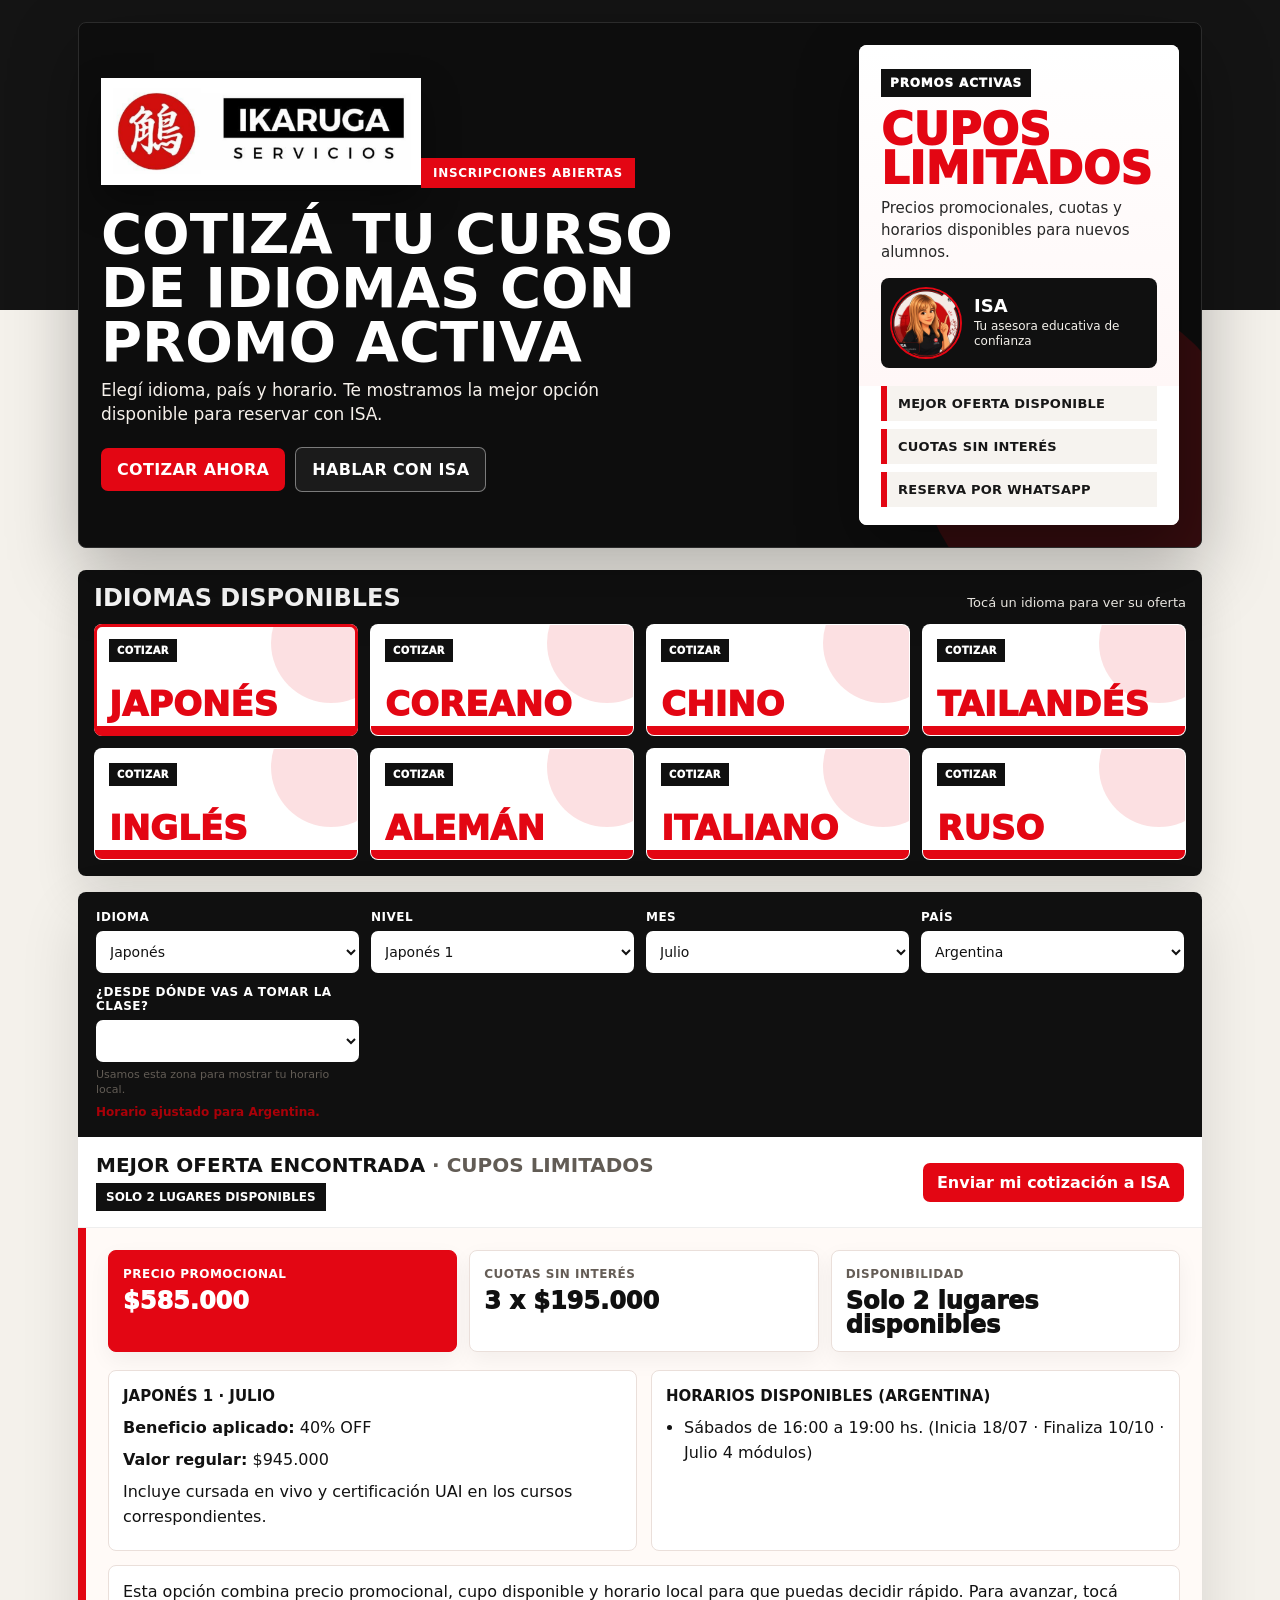
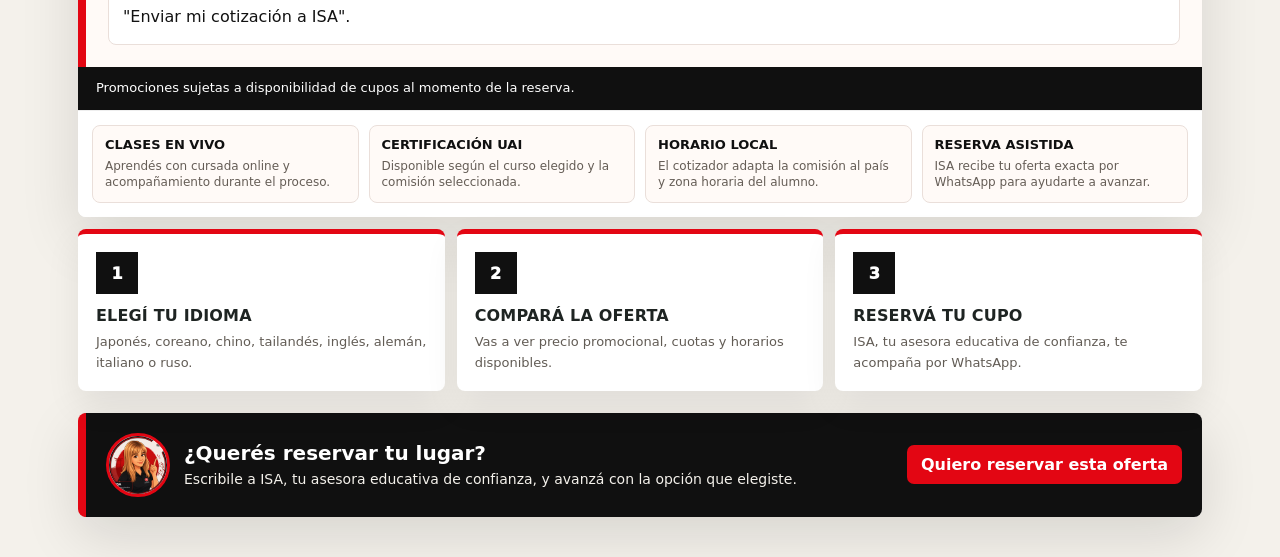
==== commit 19f496ab: "Add files via upload" ====
--- a/cotizador-agil.html
+++ b/cotizador-agil.html
@@ -144,6 +144,7 @@
     .language-gallery-head{display:flex;align-items:end;justify-content:space-between;gap:14px;margin-bottom:14px;color:#fff}
     .language-gallery-head h2{margin:0;font-size:24px;text-transform:uppercase;line-height:1}
     .language-gallery-head span{font-size:13px;color:#f4f1eb;text-align:right}
+    .mobile-swipe-hint{display:none}
     .language-grid{display:grid;grid-template-columns:repeat(4,minmax(0,1fr));gap:12px}
     .language-card{position:relative;display:flex;min-height:112px;border:1px solid rgba(255,255,255,.14);border-radius:8px;overflow:hidden;background:#fff;text-decoration:none;color:#101010;box-shadow:inset 0 0 0 1px rgba(255,255,255,.18);padding:14px;text-align:left;cursor:pointer;font:inherit;flex-direction:column;justify-content:space-between}
     .language-card:before{content:"";position:absolute;right:-34px;top:-42px;width:120px;height:120px;border-radius:50%;background:#e30613;opacity:.12}
@@ -152,6 +153,10 @@
     .language-card .lang-kicker{position:relative;z-index:1;display:inline-flex;align-self:flex-start;background:#101010;color:#fff;padding:6px 8px;font-size:10px;font-weight:950;text-transform:uppercase;letter-spacing:.04em}
     .language-card .lang-name{position:relative;z-index:1;display:block;margin-top:16px;color:#e30613;font-size:clamp(24px,2.7vw,34px);line-height:.92;font-weight:950;text-transform:uppercase;letter-spacing:0}
     .language-card .lang-note{display:none}
+    .proof-strip{display:grid;grid-template-columns:repeat(4,minmax(0,1fr));gap:10px;padding:14px;background:#fff;border-top:1px solid #eee}
+    .proof-item{border:1px solid #eadfda;border-radius:8px;background:#fffaf7;padding:12px}
+    .proof-item strong{display:block;color:#101010;font-size:13px;text-transform:uppercase;line-height:1.15}
+    .proof-item span{display:block;margin-top:5px;color:#655d56;font-size:12px;line-height:1.35}
     @media(max-width:920px){.hero{grid-template-columns:1fr}.hero-offer-card{display:none}.client-benefits{grid-template-columns:1fr}.toolbar{grid-template-columns:1fr}.brand-logo-img{width:min(300px,78vw)}.hero{padding:20px}.hero h1{font-size:36px}.hero-actions a{width:100%;}.whatsapp-bar{align-items:stretch;flex-direction:column}.whatsapp-copy{align-items:flex-start}.isa-avatar{width:56px;height:56px}.offer-summary,.offer-detail{grid-template-columns:1fr}}
     @media(max-width:920px){.language-grid{display:flex;overflow-x:auto;scroll-snap-type:x mandatory;padding-bottom:4px}.language-card{min-width:210px;scroll-snap-align:start}.language-gallery-head{display:block}.language-gallery-head span{display:block;text-align:left;margin-top:6px}}
     .mobile-sticky-cta{display:none}
@@ -169,9 +174,17 @@
       .hero-actions a{min-height:42px;padding:10px 12px;font-size:13px}
       .hero-actions .hero-secondary{display:none}
       .language-gallery{margin-top:12px;padding:12px}
+      .language-gallery-head{margin-bottom:8px}
       .language-gallery-head h2{font-size:18px}
-      .language-card{min-width:142px;padding:13px 12px}
-      .lang-name{font-size:19px}
+      .language-gallery-head span{display:none}
+      .mobile-swipe-hint{display:block;color:#f4f1eb;font-size:11px;margin:-2px 0 10px;opacity:.84}
+      .language-grid{gap:8px;padding:0 2px 2px;scrollbar-width:none}
+      .language-grid::-webkit-scrollbar{display:none}
+      .language-card{min-width:calc((100vw - 48px) / 2.3);min-height:96px;padding:10px 10px;border-radius:7px}
+      .language-card:before{width:88px;height:88px;right:-26px;top:-24px}
+      .language-card:after{height:5px}
+      .language-card .lang-kicker{font-size:10px;padding:5px 7px}
+      .language-card .lang-name{font-size:18px;margin-top:18px;line-height:.95}
       .toolbar{padding:14px;gap:10px}
       .toolbar label{font-size:11px}
       select{min-height:44px;font-size:15px}
@@ -186,6 +199,10 @@
       .offer-metric .metric-value{font-size:22px}
       .offer-detail{gap:10px}
       .offer-box{padding:12px}
+      .proof-strip{grid-template-columns:1fr 1fr;padding:12px;gap:8px}
+      .proof-item{padding:10px}
+      .proof-item strong{font-size:11px}
+      .proof-item span{font-size:11px}
       .client-benefits{display:none}
       .whatsapp-bar{margin-bottom:12px}
       .mobile-sticky-cta{display:block;position:fixed;left:12px;right:12px;bottom:12px;z-index:40;background:#e30613;color:#fff;text-align:center;text-decoration:none;border-radius:8px;padding:14px 12px;font-weight:950;box-shadow:0 16px 40px rgba(0,0,0,.28)}
@@ -196,7 +213,7 @@
 <body>
   <main>
     <header class="hero"><div class="hero-copy"><div class="brand-lockup" aria-label="IKARUGA"><img class="brand-logo-img" src="assets/ikaruga-logo-clean.png" alt="IKARUGA Servicios"></div><div class="eyebrow-line">Inscripciones abiertas</div><h1>Cotizá tu curso de idiomas con promo activa</h1><p class="subtitle">Elegí idioma, país y horario. Te mostramos la mejor opción disponible para reservar con ISA.</p><div class="hero-actions"><a class="hero-primary" href="#cotizador-panel">Cotizar ahora</a><a class="hero-secondary" href="#bottom-whatsapp-link">Hablar con ISA</a></div></div><aside class="hero-offer-card" aria-label="Resumen de oferta"><div><div class="label">Promos activas</div><div class="big">Cupos limitados</div><p>Precios promocionales, cuotas y horarios disponibles para nuevos alumnos.</p><div class="isa-hero"><img src="assets/isa-asesora-web.jpg" alt="ISA, asesora educativa de confianza"><div><strong>ISA</strong><span>Tu asesora educativa de confianza</span></div></div></div><div class="mini-proof"><div>Mejor oferta disponible</div><div>Cuotas sin interés</div><div>Reserva por WhatsApp</div></div></aside></header>
-    <section class="language-gallery" id="idiomas-disponibles" aria-label="Idiomas disponibles"><div class="language-gallery-head"><h2>Idiomas disponibles</h2><span>Tocá un idioma para ver su oferta</span></div><div class="language-grid"><button class="language-card active" type="button" data-idioma="japones" aria-label="Cotizar Japonés"><span class="lang-kicker">Cotizar</span><span class="lang-name">Japonés</span><span class="lang-note">Ver ofertas y horarios disponibles.</span></button><button class="language-card" type="button" data-idioma="coreano" aria-label="Cotizar Coreano"><span class="lang-kicker">Cotizar</span><span class="lang-name">Coreano</span><span class="lang-note">Ver ofertas y horarios disponibles.</span></button><button class="language-card" type="button" data-idioma="chino" aria-label="Cotizar Chino Mandarín"><span class="lang-kicker">Cotizar</span><span class="lang-name">Chino</span><span class="lang-note">Ver ofertas y horarios disponibles.</span></button><button class="language-card" type="button" data-idioma="tailandes" aria-label="Cotizar Tailandés"><span class="lang-kicker">Cotizar</span><span class="lang-name">Tailandés</span><span class="lang-note">Ver ofertas y horarios disponibles.</span></button><button class="language-card" type="button" data-idioma="ingles" aria-label="Cotizar Inglés"><span class="lang-kicker">Cotizar</span><span class="lang-name">Inglés</span><span class="lang-note">Ver ofertas y horarios disponibles.</span></button><button class="language-card" type="button" data-idioma="aleman" aria-label="Cotizar Alemán"><span class="lang-kicker">Cotizar</span><span class="lang-name">Alemán</span><span class="lang-note">Ver ofertas y horarios disponibles.</span></button><button class="language-card" type="button" data-idioma="italiano" aria-label="Cotizar Italiano"><span class="lang-kicker">Cotizar</span><span class="lang-name">Italiano</span><span class="lang-note">Ver ofertas y horarios disponibles.</span></button><button class="language-card" type="button" data-idioma="ruso" aria-label="Cotizar Ruso"><span class="lang-kicker">Cotizar</span><span class="lang-name">Ruso</span><span class="lang-note">Ver ofertas y horarios disponibles.</span></button></div></section><section class="panel" id="cotizador-panel" aria-label="Cotizador ágil">
+    <section class="language-gallery" id="idiomas-disponibles" aria-label="Idiomas disponibles"><div class="language-gallery-head"><h2>Idiomas disponibles</h2><span>Tocá un idioma para ver su oferta</span></div><div class="mobile-swipe-hint">Deslizá para ver más idiomas</div><div class="language-grid"><button class="language-card active" type="button" data-idioma="japones" aria-label="Cotizar Japonés"><span class="lang-kicker">Cotizar</span><span class="lang-name">Japonés</span><span class="lang-note">Ver ofertas y horarios disponibles.</span></button><button class="language-card" type="button" data-idioma="coreano" aria-label="Cotizar Coreano"><span class="lang-kicker">Cotizar</span><span class="lang-name">Coreano</span><span class="lang-note">Ver ofertas y horarios disponibles.</span></button><button class="language-card" type="button" data-idioma="chino" aria-label="Cotizar Chino Mandarín"><span class="lang-kicker">Cotizar</span><span class="lang-name">Chino</span><span class="lang-note">Ver ofertas y horarios disponibles.</span></button><button class="language-card" type="button" data-idioma="tailandes" aria-label="Cotizar Tailandés"><span class="lang-kicker">Cotizar</span><span class="lang-name">Tailandés</span><span class="lang-note">Ver ofertas y horarios disponibles.</span></button><button class="language-card" type="button" data-idioma="ingles" aria-label="Cotizar Inglés"><span class="lang-kicker">Cotizar</span><span class="lang-name">Inglés</span><span class="lang-note">Ver ofertas y horarios disponibles.</span></button><button class="language-card" type="button" data-idioma="aleman" aria-label="Cotizar Alemán"><span class="lang-kicker">Cotizar</span><span class="lang-name">Alemán</span><span class="lang-note">Ver ofertas y horarios disponibles.</span></button><button class="language-card" type="button" data-idioma="italiano" aria-label="Cotizar Italiano"><span class="lang-kicker">Cotizar</span><span class="lang-name">Italiano</span><span class="lang-note">Ver ofertas y horarios disponibles.</span></button><button class="language-card" type="button" data-idioma="ruso" aria-label="Cotizar Ruso"><span class="lang-kicker">Cotizar</span><span class="lang-name">Ruso</span><span class="lang-note">Ver ofertas y horarios disponibles.</span></button></div></section><section class="panel" id="cotizador-panel" aria-label="Cotizador ágil">
       <div class="toolbar">
         <div><label for="ca-idioma">Idioma</label><select id="ca-idioma" onchange="updateCotizadorNiveles()"><option value="japones">Japonés</option><option value="coreano">Coreano</option><option value="chino">Chino Mandarín</option><option value="tailandes">Tailandés</option><option value="ingles">Inglés</option><option value="aleman">Alemán</option><option value="italiano">Italiano</option><option value="ruso">Ruso</option></select></div>
         <div><label for="ca-nivel">Nivel</label><select id="ca-nivel" onchange="updateCotizadorMeses()"></select></div>
@@ -209,6 +226,12 @@
       <div class="result-head"><div><div class="result-title">Mejor oferta encontrada</div><div class="availability-pill" id="availability-pill">Cupos disponibles</div></div><a class="copy-btn" id="result-whatsapp-link" href="#" target="_blank" rel="noopener">Enviar mi cotización a ISA</a></div>
       <div class="message" id="cotizador-agil-resultado"></div>
       <div class="note">Promociones sujetas a disponibilidad de cupos al momento de la reserva.</div>
+      <div class="proof-strip" aria-label="Beneficios incluidos">
+        <div class="proof-item"><strong>Clases en vivo</strong><span>Aprendés con cursada online y acompañamiento durante el proceso.</span></div>
+        <div class="proof-item"><strong>Certificación UAI</strong><span>Disponible según el curso elegido y la comisión seleccionada.</span></div>
+        <div class="proof-item"><strong>Horario local</strong><span>El cotizador adapta la comisión al país y zona horaria del alumno.</span></div>
+        <div class="proof-item"><strong>Reserva asistida</strong><span>ISA recibe tu oferta exacta por WhatsApp para ayudarte a avanzar.</span></div>
+      </div>
     </section>
     <section class="client-benefits" aria-label="Beneficios IKARUGA"><article class="client-benefit"><div class="icon">1</div><strong>Elegí tu idioma</strong><span>Japonés, coreano, chino, tailandés, inglés, alemán, italiano o ruso.</span></article><article class="client-benefit"><div class="icon">2</div><strong>Compará la oferta</strong><span>Vas a ver precio promocional, cuotas y horarios disponibles.</span></article><article class="client-benefit"><div class="icon">3</div><strong>Reservá tu cupo</strong><span>ISA, tu asesora educativa de confianza, te acompaña por WhatsApp.</span></article></section>
     <section class="whatsapp-bar" aria-label="Finalizar por WhatsApp"><div class="whatsapp-copy"><img class="isa-avatar" src="assets/isa-asesora-web.jpg" alt="ISA"><div><strong>¿Querés reservar tu lugar?</strong><span>Escribile a ISA, tu asesora educativa de confianza, y avanzá con la opción que elegiste.</span></div></div><a class="copy-btn" id="bottom-whatsapp-link" href="#" target="_blank" rel="noopener">Quiero reservar esta oferta</a></section>
@@ -808,7 +831,7 @@
       </div>
     </div>
     <div class="offer-box" style="margin-top:14px">
-      Para avanzar, tocá "Enviar mi cotización a ISA" y te llega la opción exacta por WhatsApp.
+      Esta opción combina precio promocional, cupo disponible y horario local para que puedas decidir rápido. Para avanzar, tocá "Enviar mi cotización a ISA".
     </div>`;
 
   const whatsappText = `Hola ISA, vengo del cotizador de IKARUGA y quiero reservar esta oferta.\n\n${ofertaTexto}\n\n¿Me ayudás a avanzar con la inscripción?`;
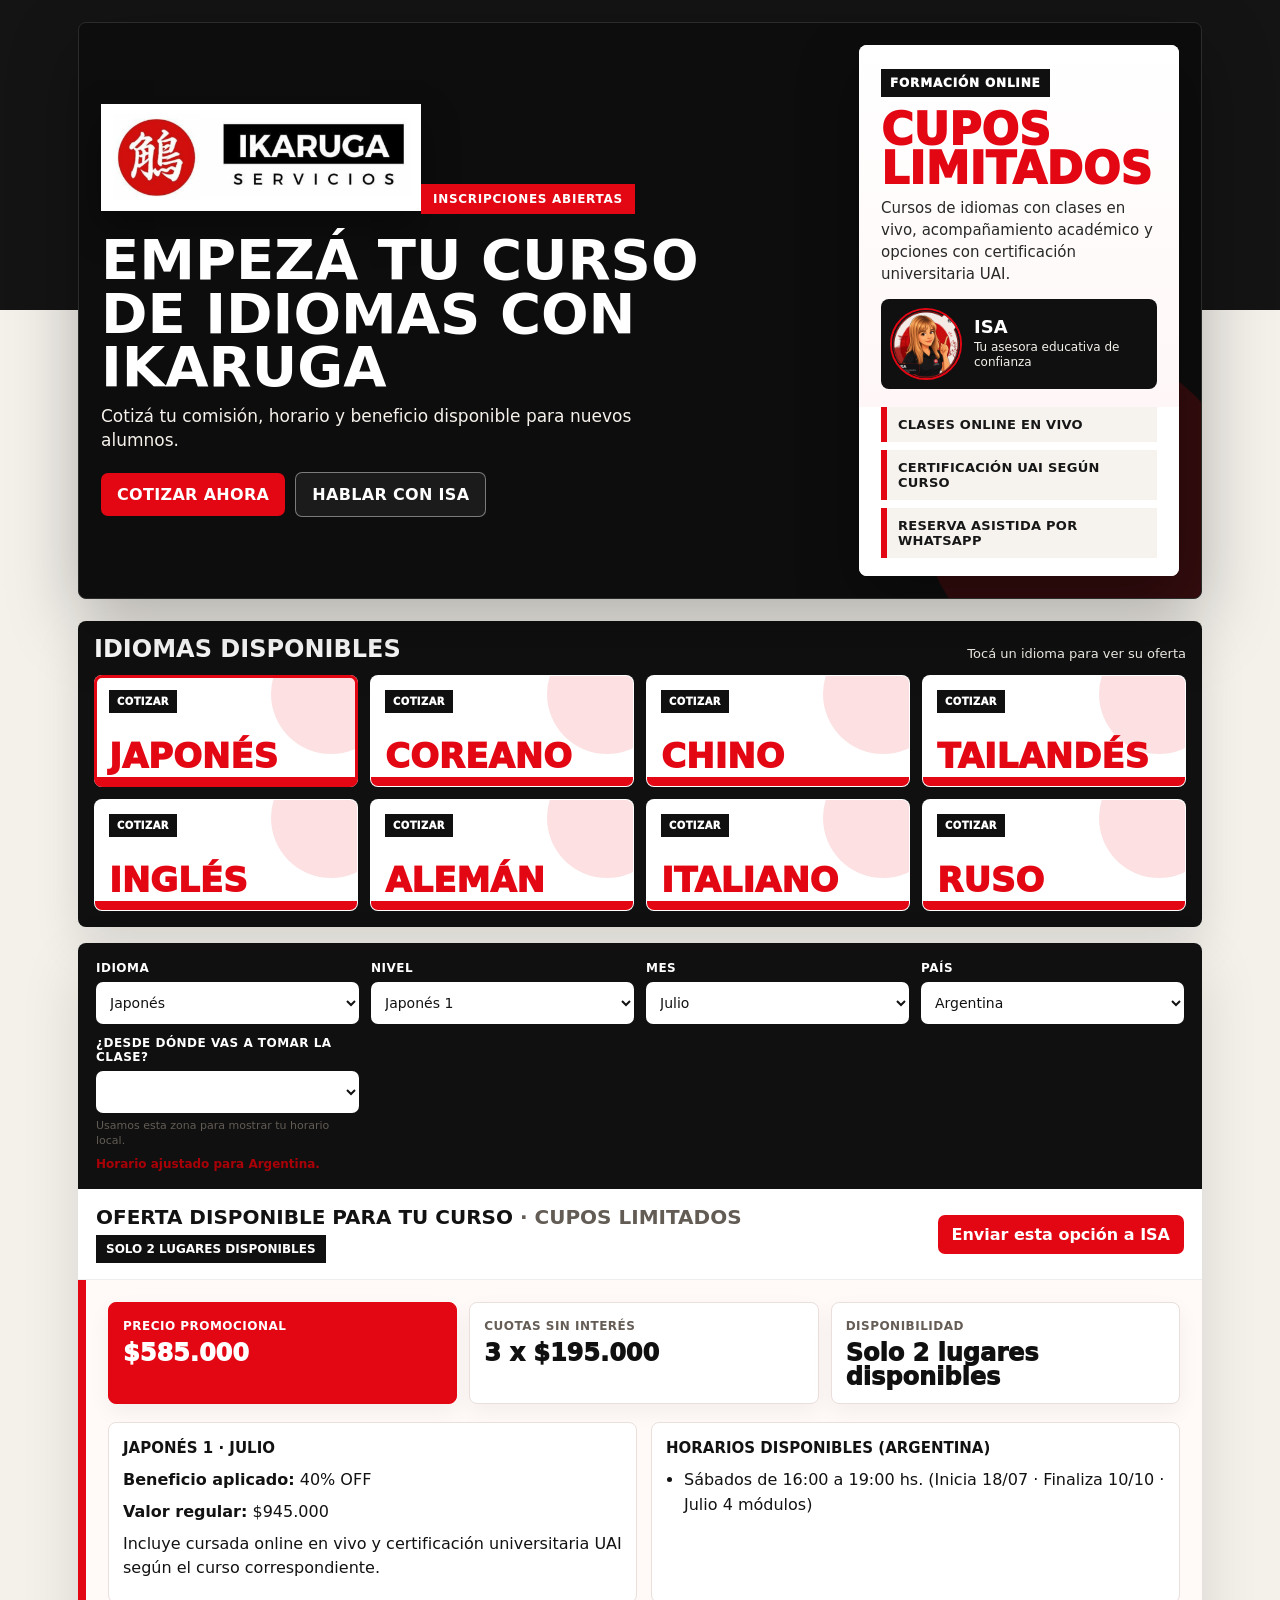
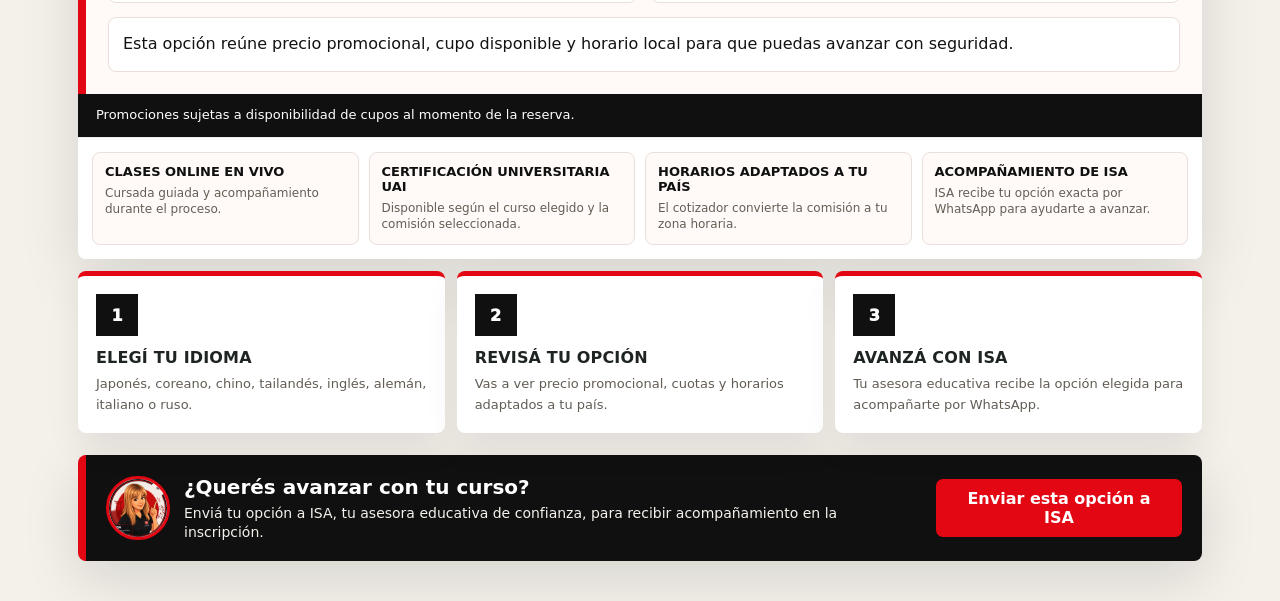
==== commit 4f077326: "Add files via upload" ====
--- a/cotizador-agil.html
+++ b/cotizador-agil.html
@@ -212,7 +212,7 @@
 </head>
 <body>
   <main>
-    <header class="hero"><div class="hero-copy"><div class="brand-lockup" aria-label="IKARUGA"><img class="brand-logo-img" src="assets/ikaruga-logo-clean.png" alt="IKARUGA Servicios"></div><div class="eyebrow-line">Inscripciones abiertas</div><h1>Cotizá tu curso de idiomas con promo activa</h1><p class="subtitle">Elegí idioma, país y horario. Te mostramos la mejor opción disponible para reservar con ISA.</p><div class="hero-actions"><a class="hero-primary" href="#cotizador-panel">Cotizar ahora</a><a class="hero-secondary" href="#bottom-whatsapp-link">Hablar con ISA</a></div></div><aside class="hero-offer-card" aria-label="Resumen de oferta"><div><div class="label">Promos activas</div><div class="big">Cupos limitados</div><p>Precios promocionales, cuotas y horarios disponibles para nuevos alumnos.</p><div class="isa-hero"><img src="assets/isa-asesora-web.jpg" alt="ISA, asesora educativa de confianza"><div><strong>ISA</strong><span>Tu asesora educativa de confianza</span></div></div></div><div class="mini-proof"><div>Mejor oferta disponible</div><div>Cuotas sin interés</div><div>Reserva por WhatsApp</div></div></aside></header>
+    <header class="hero"><div class="hero-copy"><div class="brand-lockup" aria-label="IKARUGA"><img class="brand-logo-img" src="assets/ikaruga-logo-clean.png" alt="IKARUGA Servicios"></div><div class="eyebrow-line">Inscripciones abiertas</div><h1>Empezá tu curso de idiomas con IKARUGA</h1><p class="subtitle">Cotizá tu comisión, horario y beneficio disponible para nuevos alumnos.</p><div class="hero-actions"><a class="hero-primary" href="#cotizador-panel">Cotizar ahora</a><a class="hero-secondary" href="#bottom-whatsapp-link">Hablar con ISA</a></div></div><aside class="hero-offer-card" aria-label="Resumen de oferta"><div><div class="label">Formación online</div><div class="big">Cupos limitados</div><p>Cursos de idiomas con clases en vivo, acompañamiento académico y opciones con certificación universitaria UAI.</p><div class="isa-hero"><img src="assets/isa-asesora-web.jpg" alt="ISA, asesora educativa de confianza"><div><strong>ISA</strong><span>Tu asesora educativa de confianza</span></div></div></div><div class="mini-proof"><div>Clases online en vivo</div><div>Certificación UAI según curso</div><div>Reserva asistida por WhatsApp</div></div></aside></header>
     <section class="language-gallery" id="idiomas-disponibles" aria-label="Idiomas disponibles"><div class="language-gallery-head"><h2>Idiomas disponibles</h2><span>Tocá un idioma para ver su oferta</span></div><div class="mobile-swipe-hint">Deslizá para ver más idiomas</div><div class="language-grid"><button class="language-card active" type="button" data-idioma="japones" aria-label="Cotizar Japonés"><span class="lang-kicker">Cotizar</span><span class="lang-name">Japonés</span><span class="lang-note">Ver ofertas y horarios disponibles.</span></button><button class="language-card" type="button" data-idioma="coreano" aria-label="Cotizar Coreano"><span class="lang-kicker">Cotizar</span><span class="lang-name">Coreano</span><span class="lang-note">Ver ofertas y horarios disponibles.</span></button><button class="language-card" type="button" data-idioma="chino" aria-label="Cotizar Chino Mandarín"><span class="lang-kicker">Cotizar</span><span class="lang-name">Chino</span><span class="lang-note">Ver ofertas y horarios disponibles.</span></button><button class="language-card" type="button" data-idioma="tailandes" aria-label="Cotizar Tailandés"><span class="lang-kicker">Cotizar</span><span class="lang-name">Tailandés</span><span class="lang-note">Ver ofertas y horarios disponibles.</span></button><button class="language-card" type="button" data-idioma="ingles" aria-label="Cotizar Inglés"><span class="lang-kicker">Cotizar</span><span class="lang-name">Inglés</span><span class="lang-note">Ver ofertas y horarios disponibles.</span></button><button class="language-card" type="button" data-idioma="aleman" aria-label="Cotizar Alemán"><span class="lang-kicker">Cotizar</span><span class="lang-name">Alemán</span><span class="lang-note">Ver ofertas y horarios disponibles.</span></button><button class="language-card" type="button" data-idioma="italiano" aria-label="Cotizar Italiano"><span class="lang-kicker">Cotizar</span><span class="lang-name">Italiano</span><span class="lang-note">Ver ofertas y horarios disponibles.</span></button><button class="language-card" type="button" data-idioma="ruso" aria-label="Cotizar Ruso"><span class="lang-kicker">Cotizar</span><span class="lang-name">Ruso</span><span class="lang-note">Ver ofertas y horarios disponibles.</span></button></div></section><section class="panel" id="cotizador-panel" aria-label="Cotizador ágil">
       <div class="toolbar">
         <div><label for="ca-idioma">Idioma</label><select id="ca-idioma" onchange="updateCotizadorNiveles()"><option value="japones">Japonés</option><option value="coreano">Coreano</option><option value="chino">Chino Mandarín</option><option value="tailandes">Tailandés</option><option value="ingles">Inglés</option><option value="aleman">Alemán</option><option value="italiano">Italiano</option><option value="ruso">Ruso</option></select></div>
@@ -223,19 +223,19 @@
         <div class="internal-control"><label for="ca-descuento">Descuento</label><select id="ca-descuento" onchange="updateCotizadorAgil()"></select></div>
         <div class="internal-control"><label for="ca-cuotas">Cuotas</label><select id="ca-cuotas" onchange="updateCotizadorAgil()"><option value="1">1 pago</option><option value="2">2 cuotas</option><option value="3">3 cuotas</option><option value="4" selected>4 cuotas</option></select></div>
       </div>
-      <div class="result-head"><div><div class="result-title">Mejor oferta encontrada</div><div class="availability-pill" id="availability-pill">Cupos disponibles</div></div><a class="copy-btn" id="result-whatsapp-link" href="#" target="_blank" rel="noopener">Enviar mi cotización a ISA</a></div>
+      <div class="result-head"><div><div class="result-title">Oferta disponible para tu curso</div><div class="availability-pill" id="availability-pill">Cupos disponibles</div></div><a class="copy-btn" id="result-whatsapp-link" href="#" target="_blank" rel="noopener">Enviar esta opción a ISA</a></div>
       <div class="message" id="cotizador-agil-resultado"></div>
       <div class="note">Promociones sujetas a disponibilidad de cupos al momento de la reserva.</div>
       <div class="proof-strip" aria-label="Beneficios incluidos">
-        <div class="proof-item"><strong>Clases en vivo</strong><span>Aprendés con cursada online y acompañamiento durante el proceso.</span></div>
-        <div class="proof-item"><strong>Certificación UAI</strong><span>Disponible según el curso elegido y la comisión seleccionada.</span></div>
-        <div class="proof-item"><strong>Horario local</strong><span>El cotizador adapta la comisión al país y zona horaria del alumno.</span></div>
-        <div class="proof-item"><strong>Reserva asistida</strong><span>ISA recibe tu oferta exacta por WhatsApp para ayudarte a avanzar.</span></div>
+        <div class="proof-item"><strong>Clases online en vivo</strong><span>Cursada guiada y acompañamiento durante el proceso.</span></div>
+        <div class="proof-item"><strong>Certificación universitaria UAI</strong><span>Disponible según el curso elegido y la comisión seleccionada.</span></div>
+        <div class="proof-item"><strong>Horarios adaptados a tu país</strong><span>El cotizador convierte la comisión a tu zona horaria.</span></div>
+        <div class="proof-item"><strong>Acompañamiento de ISA</strong><span>ISA recibe tu opción exacta por WhatsApp para ayudarte a avanzar.</span></div>
       </div>
     </section>
-    <section class="client-benefits" aria-label="Beneficios IKARUGA"><article class="client-benefit"><div class="icon">1</div><strong>Elegí tu idioma</strong><span>Japonés, coreano, chino, tailandés, inglés, alemán, italiano o ruso.</span></article><article class="client-benefit"><div class="icon">2</div><strong>Compará la oferta</strong><span>Vas a ver precio promocional, cuotas y horarios disponibles.</span></article><article class="client-benefit"><div class="icon">3</div><strong>Reservá tu cupo</strong><span>ISA, tu asesora educativa de confianza, te acompaña por WhatsApp.</span></article></section>
-    <section class="whatsapp-bar" aria-label="Finalizar por WhatsApp"><div class="whatsapp-copy"><img class="isa-avatar" src="assets/isa-asesora-web.jpg" alt="ISA"><div><strong>¿Querés reservar tu lugar?</strong><span>Escribile a ISA, tu asesora educativa de confianza, y avanzá con la opción que elegiste.</span></div></div><a class="copy-btn" id="bottom-whatsapp-link" href="#" target="_blank" rel="noopener">Quiero reservar esta oferta</a></section>
-    <a class="mobile-sticky-cta" id="mobile-whatsapp-link" href="#" target="_blank" rel="noopener">Reservar esta oferta por WhatsApp</a>
+    <section class="client-benefits" aria-label="Beneficios IKARUGA"><article class="client-benefit"><div class="icon">1</div><strong>Elegí tu idioma</strong><span>Japonés, coreano, chino, tailandés, inglés, alemán, italiano o ruso.</span></article><article class="client-benefit"><div class="icon">2</div><strong>Revisá tu opción</strong><span>Vas a ver precio promocional, cuotas y horarios adaptados a tu país.</span></article><article class="client-benefit"><div class="icon">3</div><strong>Avanzá con ISA</strong><span>Tu asesora educativa recibe la opción elegida para acompañarte por WhatsApp.</span></article></section>
+    <section class="whatsapp-bar" aria-label="Finalizar por WhatsApp"><div class="whatsapp-copy"><img class="isa-avatar" src="assets/isa-asesora-web.jpg" alt="ISA"><div><strong>¿Querés avanzar con tu curso?</strong><span>Enviá tu opción a ISA, tu asesora educativa de confianza, para recibir acompañamiento en la inscripción.</span></div></div><a class="copy-btn" id="bottom-whatsapp-link" href="#" target="_blank" rel="noopener">Enviar esta opción a ISA</a></section>
+    <a class="mobile-sticky-cta" id="mobile-whatsapp-link" href="#" target="_blank" rel="noopener">Enviar esta opción a ISA</a>
   </main>
   <script>
 const horariosARG = {
@@ -823,7 +823,7 @@
         <h3>${escapeHtml(nivel)} · ${escapeHtml(mesLabel)}</h3>
         <p><strong>Beneficio aplicado:</strong> ${escapeHtml(p.descuento)} OFF</p>
         <p><strong>Valor regular:</strong> ${escapeHtml(p.simbolo)}${escapeHtml(p.precio_reg)}</p>
-        <p>Incluye cursada en vivo y certificación UAI en los cursos correspondientes.</p>
+        <p>Incluye cursada online en vivo y certificación universitaria UAI según el curso correspondiente.</p>
       </div>
       <div class="offer-box">
         <h3>Horarios disponibles (${escapeHtml(paisLabel)})</h3>
@@ -831,10 +831,10 @@
       </div>
     </div>
     <div class="offer-box" style="margin-top:14px">
-      Esta opción combina precio promocional, cupo disponible y horario local para que puedas decidir rápido. Para avanzar, tocá "Enviar mi cotización a ISA".
+      Esta opción reúne precio promocional, cupo disponible y horario local para que puedas avanzar con seguridad.
     </div>`;
 
-  const whatsappText = `Hola ISA, vengo del cotizador de IKARUGA y quiero reservar esta oferta.\n\n${ofertaTexto}\n\n¿Me ayudás a avanzar con la inscripción?`;
+  const whatsappText = `Hola ISA, vengo del cotizador de IKARUGA y quiero avanzar con esta opción.\n\n${ofertaTexto}\n\n¿Me ayudás con la inscripción?`;
   setWhatsAppOffer(whatsappText);
 }
 function copyResultado(btn) {
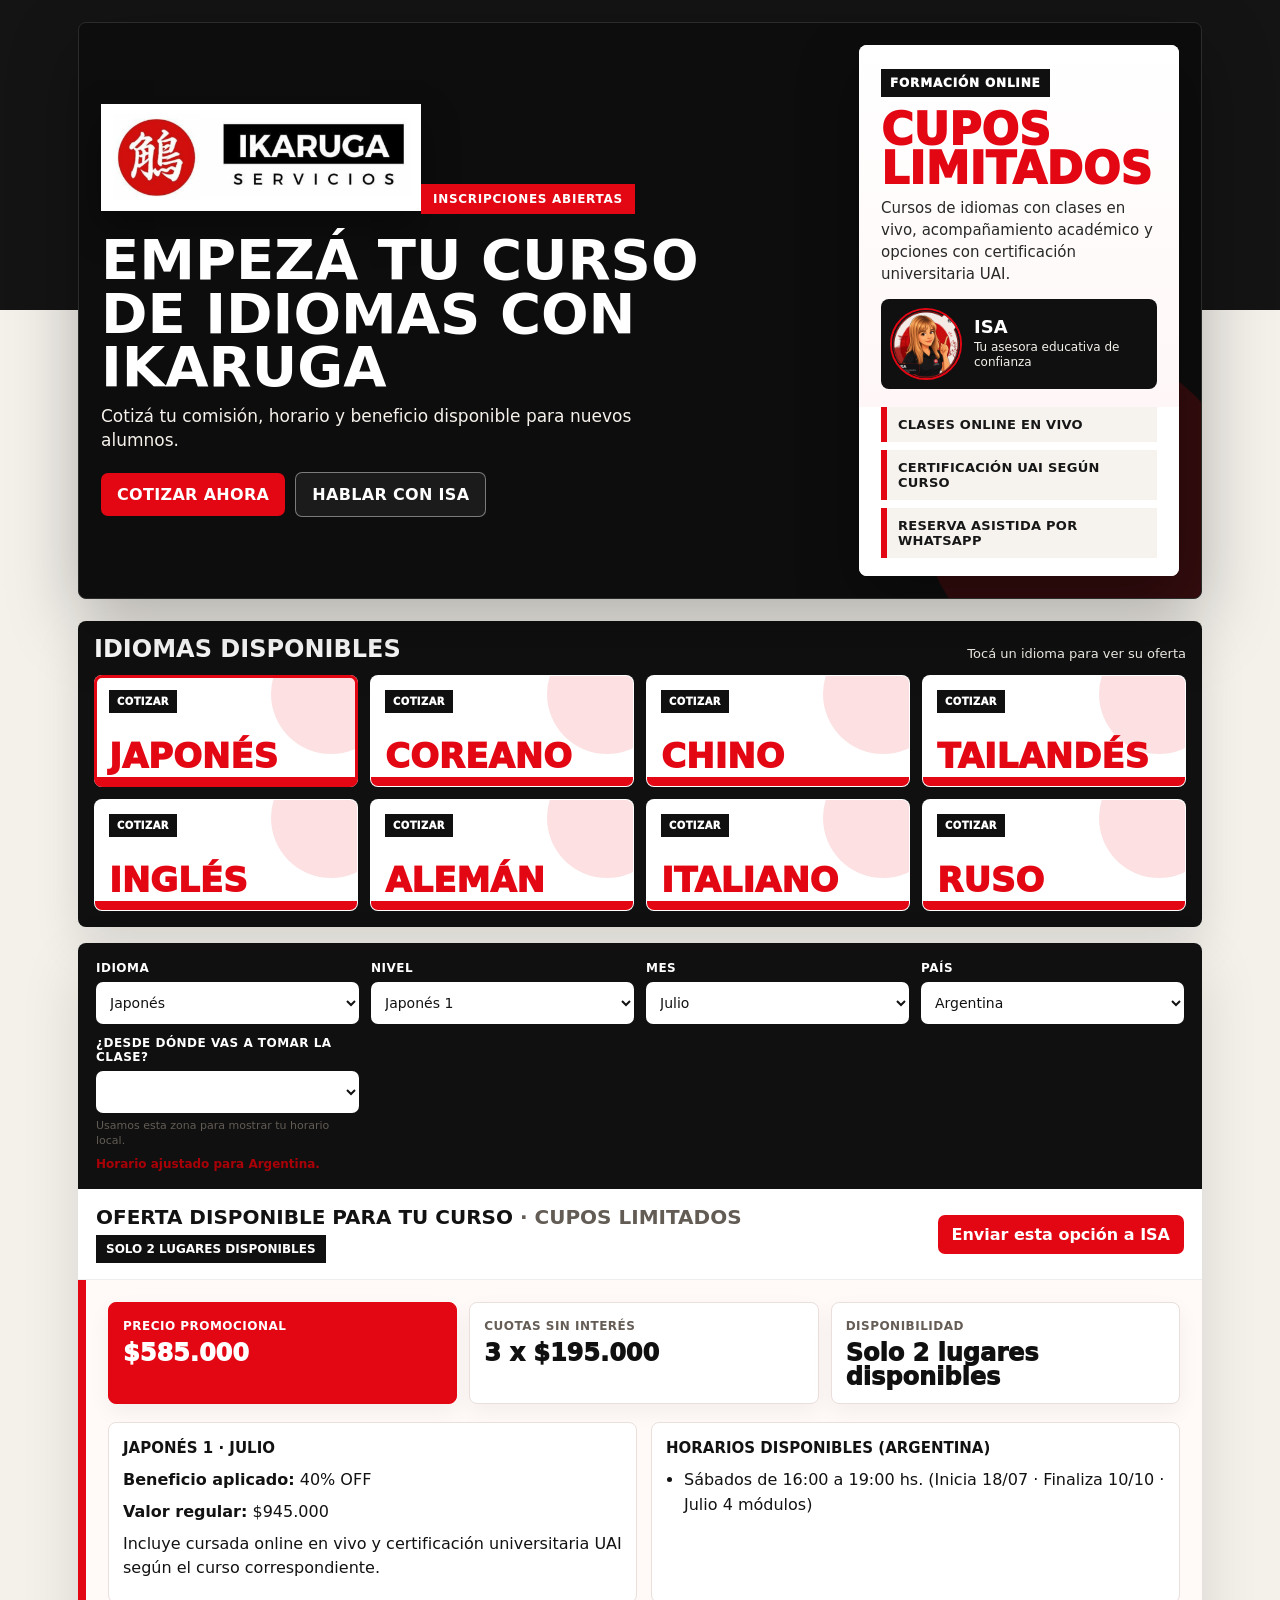
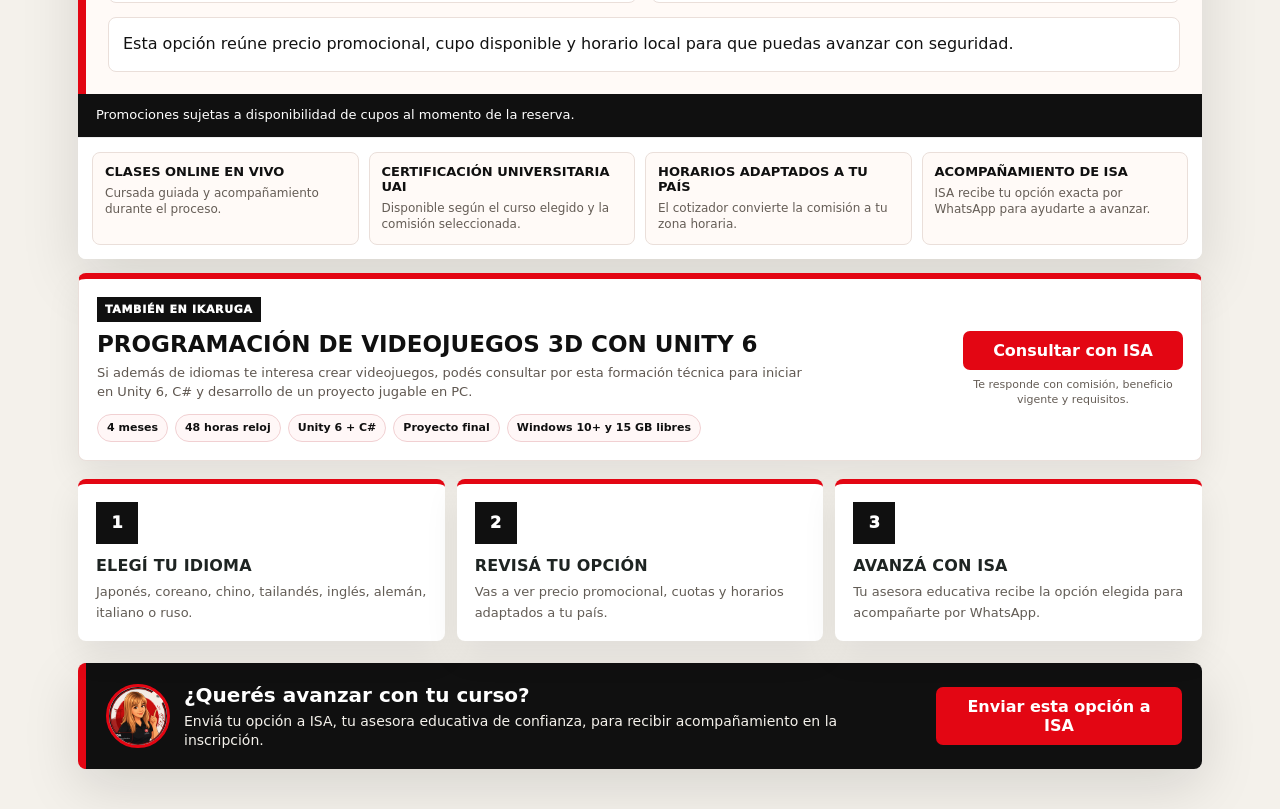
==== commit efc58101: "Add files via upload" ====
--- a/cotizador-agil.html
+++ b/cotizador-agil.html
@@ -157,13 +157,24 @@
     .proof-item{border:1px solid #eadfda;border-radius:8px;background:#fffaf7;padding:12px}
     .proof-item strong{display:block;color:#101010;font-size:13px;text-transform:uppercase;line-height:1.15}
     .proof-item span{display:block;margin-top:5px;color:#655d56;font-size:12px;line-height:1.35}
-    @media(max-width:920px){.hero{grid-template-columns:1fr}.hero-offer-card{display:none}.client-benefits{grid-template-columns:1fr}.toolbar{grid-template-columns:1fr}.brand-logo-img{width:min(300px,78vw)}.hero{padding:20px}.hero h1{font-size:36px}.hero-actions a{width:100%;}.whatsapp-bar{align-items:stretch;flex-direction:column}.whatsapp-copy{align-items:flex-start}.isa-avatar{width:56px;height:56px}.offer-summary,.offer-detail{grid-template-columns:1fr}}
+    .games-promo{margin:14px 0 18px;background:#fff;color:#101010;border:1px solid #eadfda;border-top:6px solid #e30613;border-radius:8px;display:grid;grid-template-columns:minmax(0,1fr) 220px;gap:16px;align-items:center;padding:18px;box-shadow:0 14px 34px rgba(18,18,18,.08)}
+    .games-promo-copy{min-width:0}
+    .games-promo-kicker{display:inline-flex;background:#101010;color:#fff;padding:6px 8px;font-size:11px;font-weight:950;text-transform:uppercase;letter-spacing:.06em;margin-bottom:10px}
+    .games-promo h2{margin:0;font-size:23px;line-height:1.05;text-transform:uppercase;letter-spacing:0}
+    .games-promo p{margin:8px 0 0;color:#5f5750;font-size:13px;line-height:1.45;max-width:720px}
+    .games-promo-points{display:flex;flex-wrap:wrap;gap:7px;margin:12px 0 0}
+    .games-promo-points span{background:#fff7f7;border:1px solid #f1d0d2;color:#101010;border-radius:999px;padding:7px 9px;font-size:11px;font-weight:850;line-height:1.1}
+    .games-promo-action{display:grid;gap:8px;align-content:center}
+    .games-promo-action .copy-btn{width:100%;min-width:0}
+    .games-promo-action small{color:#655d56;font-size:11px;line-height:1.35;text-align:center}
+    .games-promo-visual{display:none}
+    @media(max-width:920px){.hero{grid-template-columns:1fr}.hero-offer-card{display:none}.client-benefits{grid-template-columns:1fr}.toolbar{grid-template-columns:1fr}.brand-logo-img{width:min(300px,78vw)}.hero{padding:20px}.hero h1{font-size:36px}.hero-actions a{width:100%;}.whatsapp-bar{align-items:stretch;flex-direction:column}.whatsapp-copy{align-items:flex-start}.isa-avatar{width:56px;height:56px}.offer-summary,.offer-detail{grid-template-columns:1fr}.games-promo{grid-template-columns:1fr}}
     @media(max-width:920px){.language-grid{display:flex;overflow-x:auto;scroll-snap-type:x mandatory;padding-bottom:4px}.language-card{min-width:210px;scroll-snap-align:start}.language-gallery-head{display:block}.language-gallery-head span{display:block;text-align:left;margin-top:6px}}
     .mobile-sticky-cta{display:none}
     @media(max-width:760px){
       body{background:#f4f1eb;padding-bottom:86px}
       main{padding-top:12px;display:flex;flex-direction:column}
-      .hero{order:1}.panel{order:2}.language-gallery{order:3}.whatsapp-bar{order:4}
+      .hero{order:1}.panel{order:2}.games-promo{order:3}.language-gallery{order:4}.whatsapp-bar{order:5}
       .hero{min-height:0!important;padding:12px 12px 14px;margin-bottom:10px;gap:0;background:#101010}
       .brand-lockup{margin-bottom:8px;padding:5px 7px}
       .brand-logo-img{width:min(155px,58vw)}
@@ -203,6 +214,11 @@
       .proof-item{padding:10px}
       .proof-item strong{font-size:11px}
       .proof-item span{font-size:11px}
+      .games-promo{margin:12px 0 12px;padding:14px;gap:12px}
+      .games-promo h2{font-size:19px}
+      .games-promo p{font-size:13px}
+      .games-promo-points{gap:6px;margin-top:10px}
+      .games-promo-points span{font-size:10px;padding:6px 8px}
       .client-benefits{display:none}
       .whatsapp-bar{margin-bottom:12px}
       .mobile-sticky-cta{display:block;position:fixed;left:12px;right:12px;bottom:12px;z-index:40;background:#e30613;color:#fff;text-align:center;text-decoration:none;border-radius:8px;padding:14px 12px;font-weight:950;box-shadow:0 16px 40px rgba(0,0,0,.28)}
@@ -233,6 +249,7 @@
         <div class="proof-item"><strong>Acompañamiento de ISA</strong><span>ISA recibe tu opción exacta por WhatsApp para ayudarte a avanzar.</span></div>
       </div>
     </section>
+    <section class="games-promo" aria-label="Promo curso de programación de videojuegos"><div class="games-promo-copy"><div class="games-promo-kicker">También en IKARUGA</div><h2>Programación de videojuegos 3D con Unity 6</h2><p>Si además de idiomas te interesa crear videojuegos, podés consultar por esta formación técnica para iniciar en Unity 6, C# y desarrollo de un proyecto jugable en PC.</p><div class="games-promo-points"><span>4 meses</span><span>48 horas reloj</span><span>Unity 6 + C#</span><span>Proyecto final</span><span>Windows 10+ y 15 GB libres</span></div></div><div class="games-promo-action"><a class="copy-btn" id="games-whatsapp-link" href="#" target="_blank" rel="noopener">Consultar con ISA</a><small>Te responde con comisión, beneficio vigente y requisitos.</small></div></section>
     <section class="client-benefits" aria-label="Beneficios IKARUGA"><article class="client-benefit"><div class="icon">1</div><strong>Elegí tu idioma</strong><span>Japonés, coreano, chino, tailandés, inglés, alemán, italiano o ruso.</span></article><article class="client-benefit"><div class="icon">2</div><strong>Revisá tu opción</strong><span>Vas a ver precio promocional, cuotas y horarios adaptados a tu país.</span></article><article class="client-benefit"><div class="icon">3</div><strong>Avanzá con ISA</strong><span>Tu asesora educativa recibe la opción elegida para acompañarte por WhatsApp.</span></article></section>
     <section class="whatsapp-bar" aria-label="Finalizar por WhatsApp"><div class="whatsapp-copy"><img class="isa-avatar" src="assets/isa-asesora-web.jpg" alt="ISA"><div><strong>¿Querés avanzar con tu curso?</strong><span>Enviá tu opción a ISA, tu asesora educativa de confianza, para recibir acompañamiento en la inscripción.</span></div></div><a class="copy-btn" id="bottom-whatsapp-link" href="#" target="_blank" rel="noopener">Enviar esta opción a ISA</a></section>
     <a class="mobile-sticky-cta" id="mobile-whatsapp-link" href="#" target="_blank" rel="noopener">Enviar esta opción a ISA</a>
@@ -677,6 +694,15 @@
 
 const WHATSAPP_LINK = 'https://wa.me/message/X7F7CLTC7732D1';
 const WHATSAPP_PHONE = '5493413483263';
+const VIDEOJUEGOS_WHATSAPP_TEXT = `Hola ISA, vengo del cotizador de IKARUGA y quiero consultar por la promo de difusión del curso de Programación de Videojuegos 3D con Unity 6.
+
+Me interesa recibir información sobre:
+- Comisión disponible
+- Beneficio o descuento vigente
+- Forma de pago
+- Requisitos para cursar
+
+Vi que es una formación de 4 meses / 48 horas reloj, con Unity 6, C# y proyecto final ejecutable en PC. ¿Me ayudás con los detalles?`;
 let currentWhatsAppText = '';
 
 function buildWhatsAppUrl(text) {
@@ -727,6 +753,21 @@
   }
 }
 
+function initVideojuegosPromo() {
+  const link = document.getElementById('games-whatsapp-link');
+  if (!link) return;
+  link.setAttribute('href', buildWhatsAppUrl(VIDEOJUEGOS_WHATSAPP_TEXT));
+  link.setAttribute('data-offer-message', VIDEOJUEGOS_WHATSAPP_TEXT);
+  link.addEventListener('click', () => {
+    link.setAttribute('href', buildWhatsAppUrl(VIDEOJUEGOS_WHATSAPP_TEXT));
+    if (typeof gtag === 'function') {
+      gtag('event', 'whatsapp_videojuegos_click', {
+        curso: 'Programación de Videojuegos 3D con Unity 6'
+      });
+    }
+  });
+}
+
 function getCuposDisponibles(idioma, nivel, mes, horariosCount) {
   const key = idioma + '|' + nivel + '|' + mes;
   const cuposPorOferta = {
@@ -883,6 +924,7 @@
   updateZonasHorario();
   updateCotizadorNiveles();
   initTarjetasIdioma();
+  initVideojuegosPromo();
   renderResumenCursos();
   document.getElementById('result-whatsapp-link')?.addEventListener('click', (event) => {
     handleWhatsAppReservation.call(event.currentTarget, event);
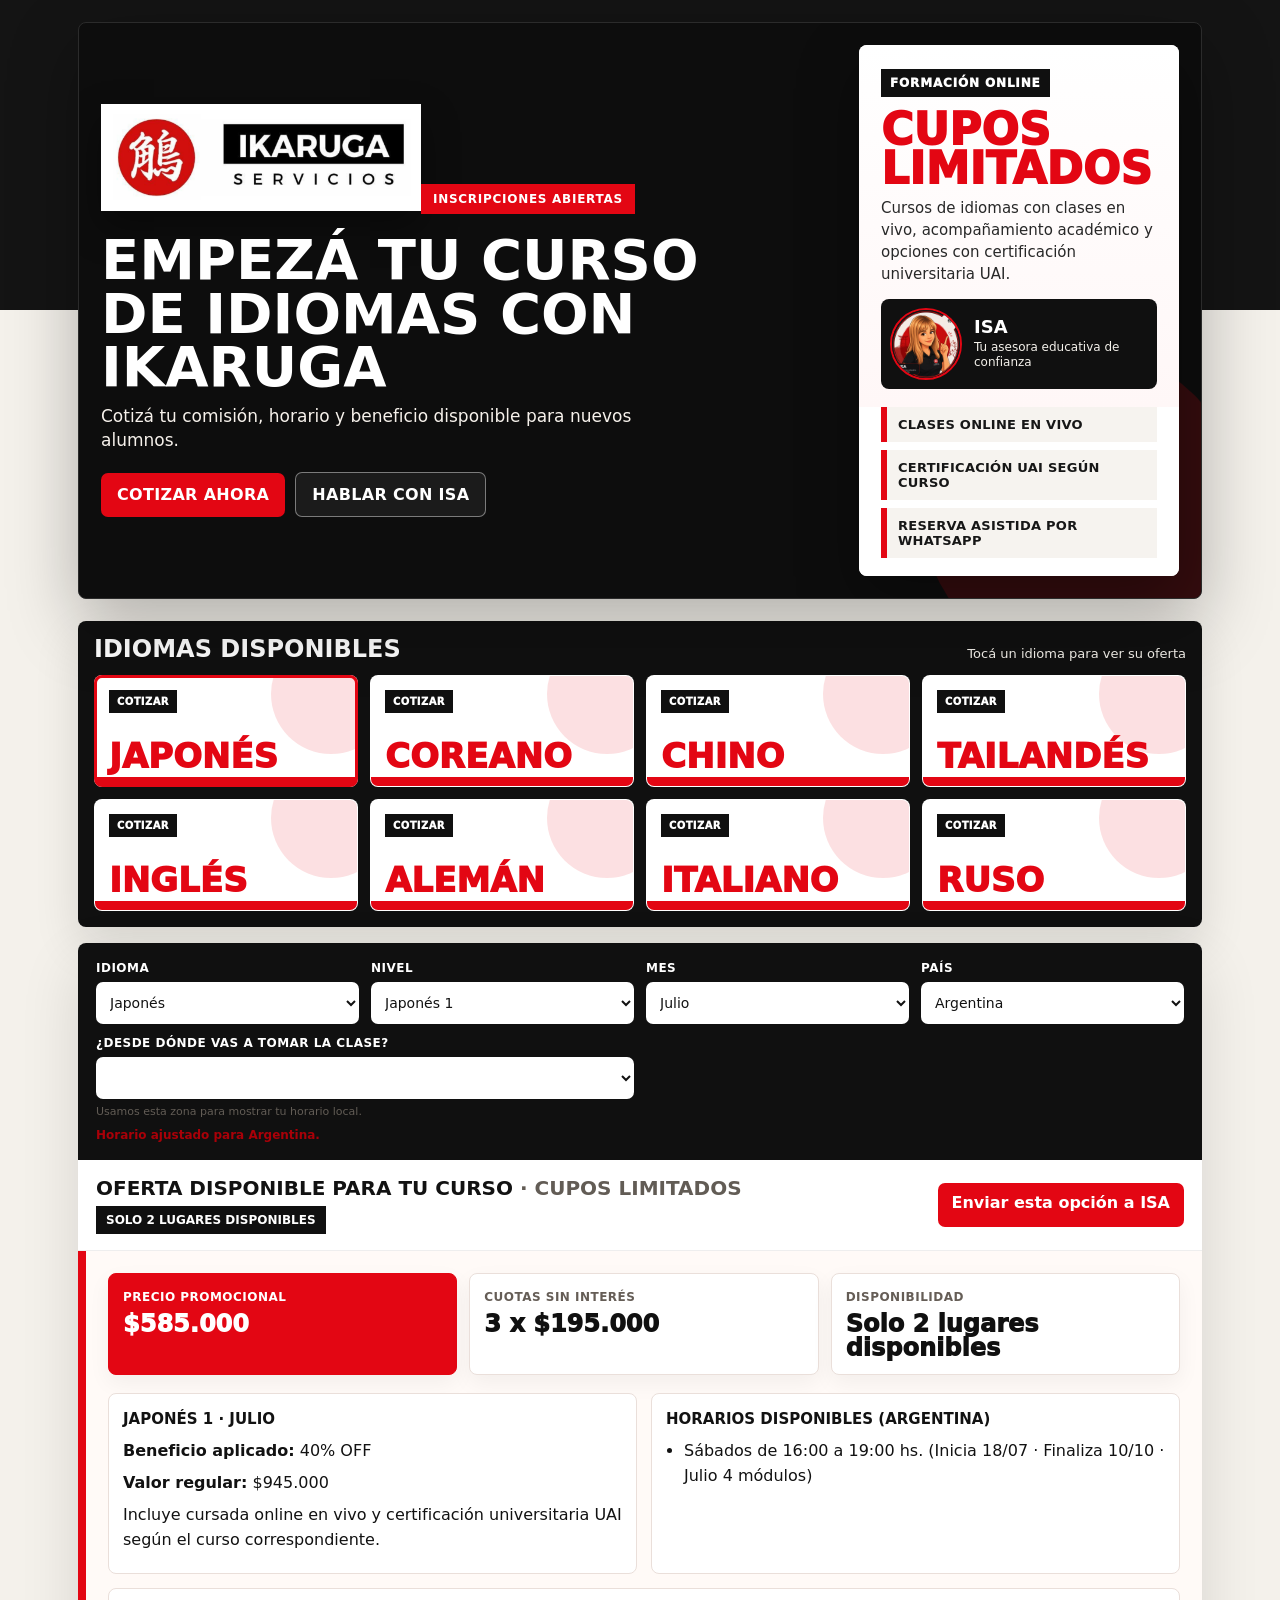
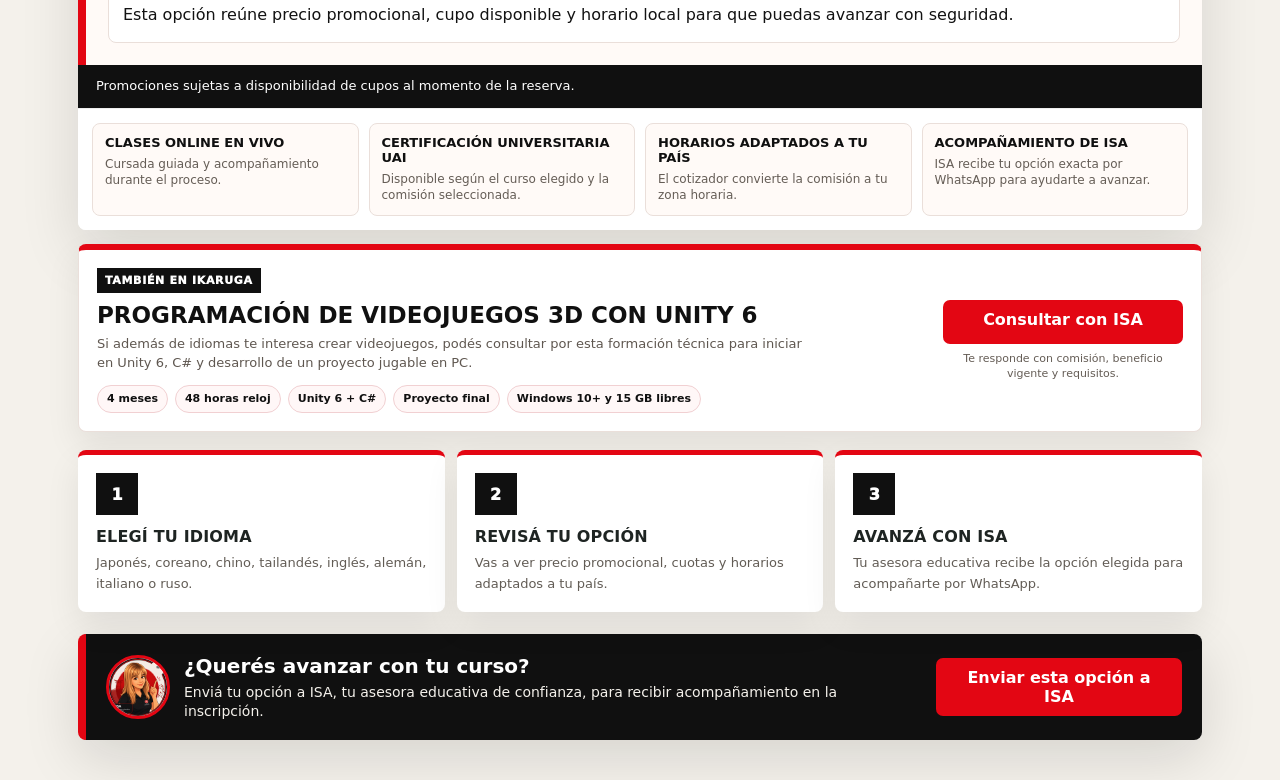
==== commit 8c28f94b: "Add files via upload" ====
--- a/cotizador-agil.html
+++ b/cotizador-agil.html
@@ -224,6 +224,55 @@
       .mobile-sticky-cta{display:block;position:fixed;left:12px;right:12px;bottom:12px;z-index:40;background:#e30613;color:#fff;text-align:center;text-decoration:none;border-radius:8px;padding:14px 12px;font-weight:950;box-shadow:0 16px 40px rgba(0,0,0,.28)}
     }
 
+    /* Ajustes finales para PC, iOS y Android */
+    html{scroll-padding-top:14px;-webkit-text-size-adjust:100%;text-size-adjust:100%}
+    body{overflow-x:hidden}
+    button,a,select{touch-action:manipulation;-webkit-tap-highlight-color:rgba(227,6,19,.18)}
+    .copy-btn,.hero-actions a,.mobile-sticky-cta{min-height:44px}
+    @media(min-width:1024px){
+      main{width:min(1160px,calc(100% - 36px))}
+      .toolbar{grid-template-columns:repeat(12,minmax(0,1fr));align-items:start}
+      .toolbar>div{grid-column:span 3}
+      #ca-zona-wrap{grid-column:span 6}
+      .message{min-height:300px}
+      .games-promo{grid-template-columns:minmax(0,1fr) 240px}
+    }
+    @media(min-width:761px) and (max-width:1023px){
+      main{padding:18px 14px 34px}
+      .hero{grid-template-columns:1fr;padding:20px}
+      .hero-offer-card{display:none}
+      .toolbar{grid-template-columns:repeat(2,minmax(0,1fr))}
+      #ca-zona-wrap{grid-column:1 / -1}
+      .language-grid{grid-template-columns:repeat(4,minmax(0,1fr))}
+      .games-promo{grid-template-columns:1fr 210px}
+    }
+    @media(max-width:760px){
+      html{scroll-padding-top:10px}
+      body{padding-bottom:calc(92px + env(safe-area-inset-bottom,0px))}
+      main{width:100%;max-width:480px;margin:0 auto;padding-left:10px;padding-right:10px}
+      .toolbar{grid-template-columns:1fr}
+      .toolbar>div,#ca-zona-wrap{grid-column:auto}
+      select,input{font-size:16px;min-height:48px;padding:10px 11px}
+      .copy-btn,.hero-actions a,.mobile-sticky-cta{min-height:48px}
+      .result-head .copy-btn{display:none}
+      .mobile-sticky-cta{left:10px;right:10px;bottom:calc(10px + env(safe-area-inset-bottom,0px));padding:15px 12px}
+      .whatsapp-bar{display:none}
+      .games-promo-action small{text-align:left}
+    }
+    @media(max-width:380px){
+      main{padding-left:8px;padding-right:8px}
+      .hero h1{font-size:21px}
+      .brand-logo-img{width:min(145px,56vw)}
+      .language-card{min-width:calc((100vw - 42px) / 2.15)}
+      .language-card .lang-name{font-size:16px}
+      .offer-metric .metric-value{font-size:20px}
+      .games-promo h2{font-size:17px}
+    }
+    @media(hover:hover) and (pointer:fine){
+      .copy-btn,.hero-actions a,.language-card{transition:transform .18s ease,box-shadow .18s ease,background-color .18s ease}
+      .copy-btn:hover,.hero-actions a:hover,.language-card:hover{transform:translateY(-1px)}
+    }
+
   </style>
 </head>
 <body>
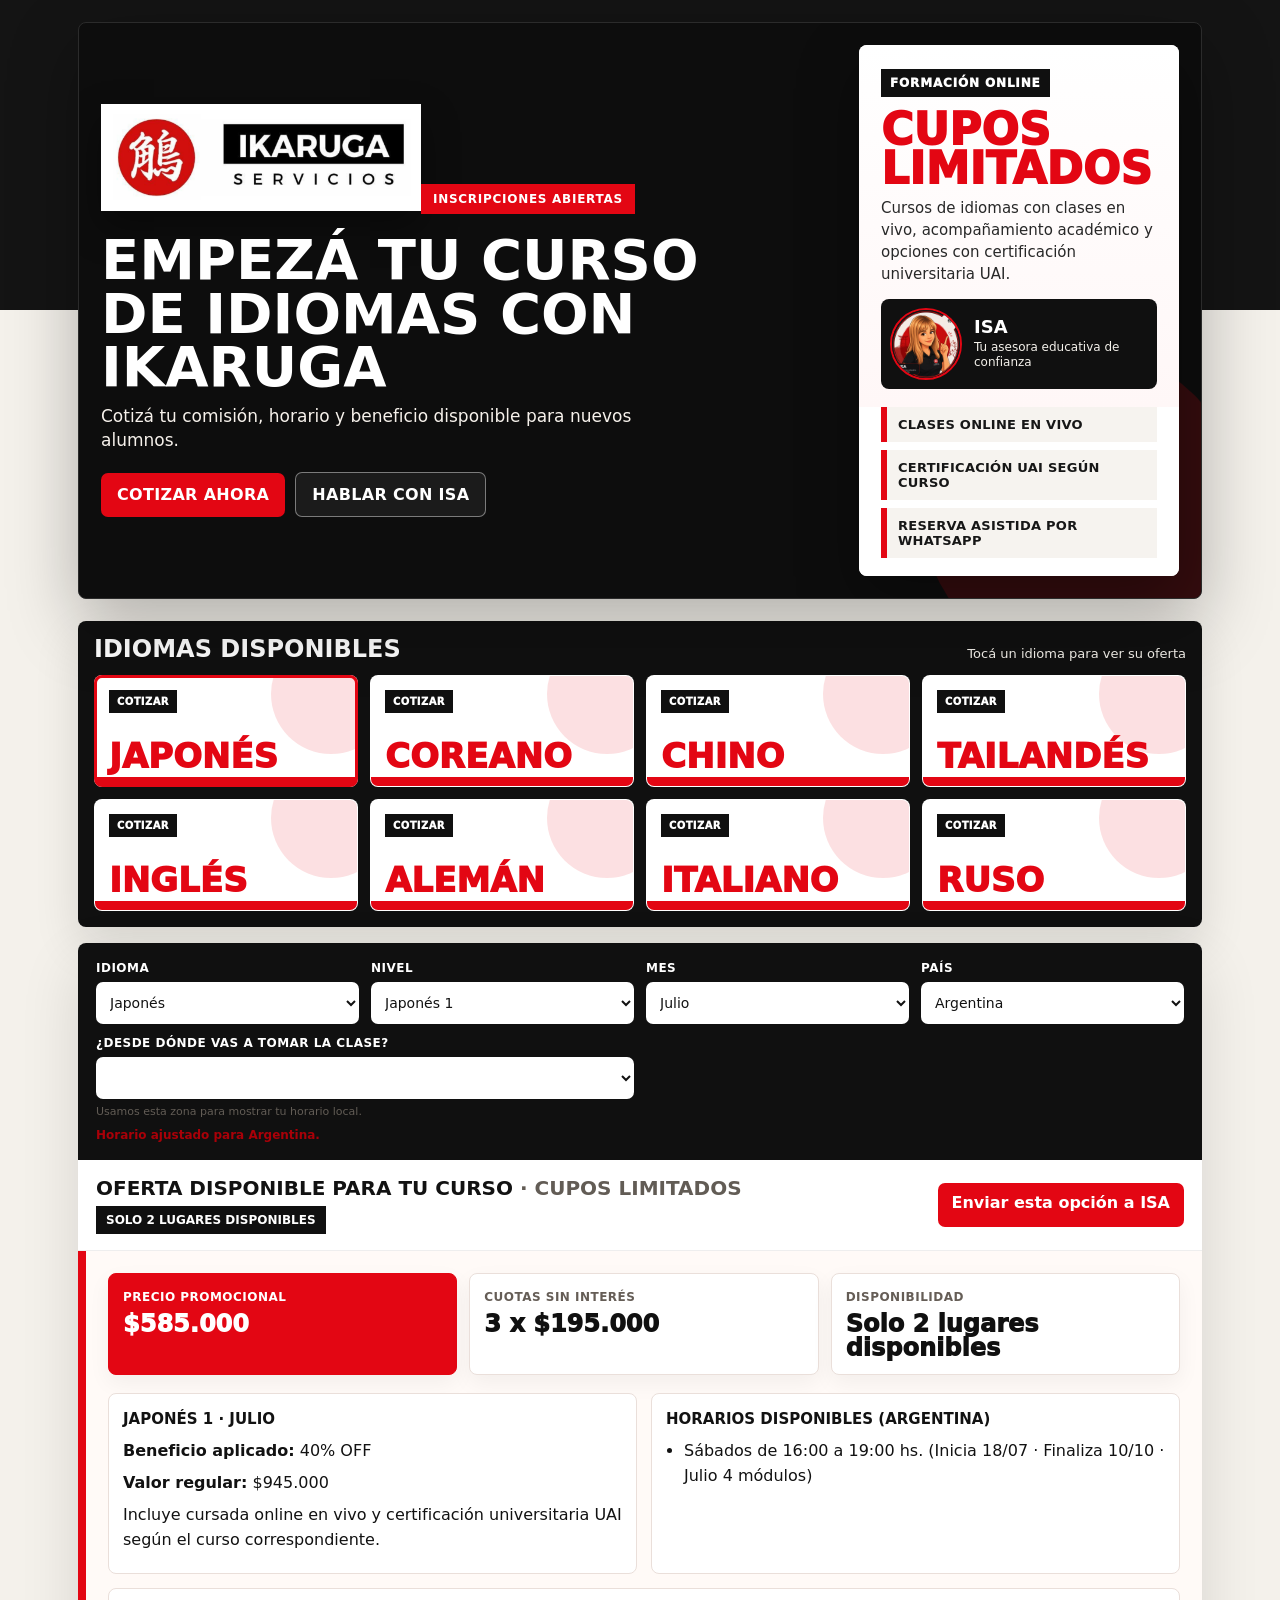
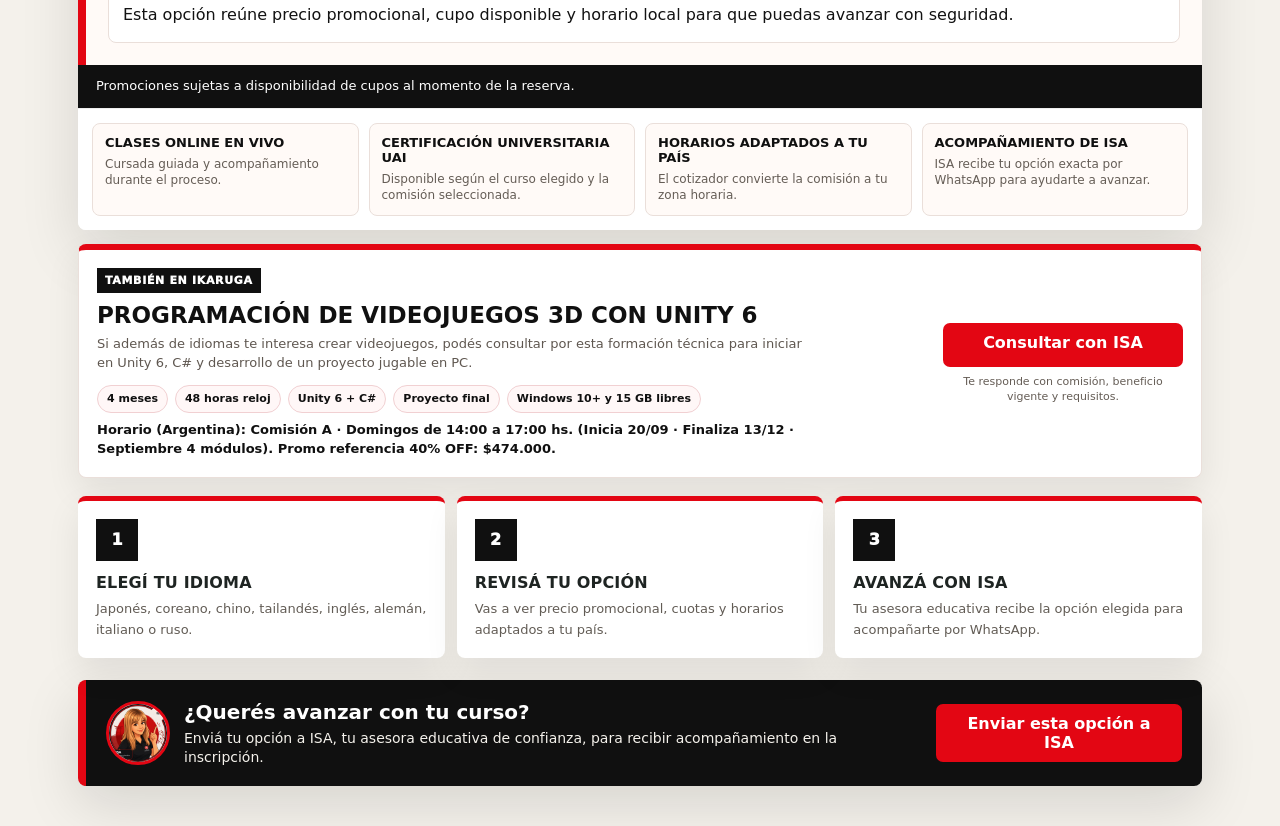
==== commit 1c04a76b: "Add files via upload" ====
--- a/cotizador-agil.html
+++ b/cotizador-agil.html
@@ -162,6 +162,7 @@
     .games-promo-kicker{display:inline-flex;background:#101010;color:#fff;padding:6px 8px;font-size:11px;font-weight:950;text-transform:uppercase;letter-spacing:.06em;margin-bottom:10px}
     .games-promo h2{margin:0;font-size:23px;line-height:1.05;text-transform:uppercase;letter-spacing:0}
     .games-promo p{margin:8px 0 0;color:#5f5750;font-size:13px;line-height:1.45;max-width:720px}
+    .games-promo-detail{font-weight:800;color:#101010!important}
     .games-promo-points{display:flex;flex-wrap:wrap;gap:7px;margin:12px 0 0}
     .games-promo-points span{background:#fff7f7;border:1px solid #f1d0d2;color:#101010;border-radius:999px;padding:7px 9px;font-size:11px;font-weight:850;line-height:1.1}
     .games-promo-action{display:grid;gap:8px;align-content:center}
@@ -298,7 +299,7 @@
         <div class="proof-item"><strong>Acompañamiento de ISA</strong><span>ISA recibe tu opción exacta por WhatsApp para ayudarte a avanzar.</span></div>
       </div>
     </section>
-    <section class="games-promo" aria-label="Promo curso de programación de videojuegos"><div class="games-promo-copy"><div class="games-promo-kicker">También en IKARUGA</div><h2>Programación de videojuegos 3D con Unity 6</h2><p>Si además de idiomas te interesa crear videojuegos, podés consultar por esta formación técnica para iniciar en Unity 6, C# y desarrollo de un proyecto jugable en PC.</p><div class="games-promo-points"><span>4 meses</span><span>48 horas reloj</span><span>Unity 6 + C#</span><span>Proyecto final</span><span>Windows 10+ y 15 GB libres</span></div></div><div class="games-promo-action"><a class="copy-btn" id="games-whatsapp-link" href="#" target="_blank" rel="noopener">Consultar con ISA</a><small>Te responde con comisión, beneficio vigente y requisitos.</small></div></section>
+    <section class="games-promo" aria-label="Promo curso de programación de videojuegos"><div class="games-promo-copy"><div class="games-promo-kicker">También en IKARUGA</div><h2>Programación de videojuegos 3D con Unity 6</h2><p>Si además de idiomas te interesa crear videojuegos, podés consultar por esta formación técnica para iniciar en Unity 6, C# y desarrollo de un proyecto jugable en PC.</p><div class="games-promo-points"><span>4 meses</span><span>48 horas reloj</span><span>Unity 6 + C#</span><span>Proyecto final</span><span>Windows 10+ y 15 GB libres</span></div><p class="games-promo-detail" id="games-promo-detail">Horario y valor promocional disponibles al consultar con ISA.</p></div><div class="games-promo-action"><a class="copy-btn" id="games-whatsapp-link" href="#" target="_blank" rel="noopener">Consultar con ISA</a><small>Te responde con comisión, beneficio vigente y requisitos.</small></div></section>
     <section class="client-benefits" aria-label="Beneficios IKARUGA"><article class="client-benefit"><div class="icon">1</div><strong>Elegí tu idioma</strong><span>Japonés, coreano, chino, tailandés, inglés, alemán, italiano o ruso.</span></article><article class="client-benefit"><div class="icon">2</div><strong>Revisá tu opción</strong><span>Vas a ver precio promocional, cuotas y horarios adaptados a tu país.</span></article><article class="client-benefit"><div class="icon">3</div><strong>Avanzá con ISA</strong><span>Tu asesora educativa recibe la opción elegida para acompañarte por WhatsApp.</span></article></section>
     <section class="whatsapp-bar" aria-label="Finalizar por WhatsApp"><div class="whatsapp-copy"><img class="isa-avatar" src="assets/isa-asesora-web.jpg" alt="ISA"><div><strong>¿Querés avanzar con tu curso?</strong><span>Enviá tu opción a ISA, tu asesora educativa de confianza, para recibir acompañamiento en la inscripción.</span></div></div><a class="copy-btn" id="bottom-whatsapp-link" href="#" target="_blank" rel="noopener">Enviar esta opción a ISA</a></section>
     <a class="mobile-sticky-cta" id="mobile-whatsapp-link" href="#" target="_blank" rel="noopener">Enviar esta opción a ISA</a>
@@ -309,6 +310,7 @@
     "Japonés 1": [
       "Comisión R · Grupo 1 · Sábados de 16:00 a 19:00 hs. (Inicia 18/07 · Finaliza 10/10 · Julio 4 módulos)",
       "Comisión R · Grupo 2 · Sábados de 16:00 a 19:00 hs. (Inicia 18/07 · Finaliza 10/10 · Julio 4 módulos)",
+      "Comisión W · Miércoles de 21:00 a 00:00 hs. (Inicia 19/08 · Finaliza 09/12 · Agosto 5 módulos)",
       "Comisión T · Domingos de 14:00 a 17:00 hs. (Inicia 20/09 · Finaliza 13/12 · Septiembre 4 módulos)",
       "Comisión U · Lunes de 21:00 a 00:00 hs. (Inicia 21/09 · Finaliza 14/12 · Septiembre 4 módulos)",
       "Comisión V · Miércoles de 21:00 a 00:00 hs. (Inicia 21/10 · Finaliza 13/01 · Octubre 4 módulos)"
@@ -363,7 +365,10 @@
     "Inglés A2": ["Comisión A · Miércoles de 20:00 a 22:00 hs. (Inicia 19/08 · Finaliza 11/11 · Agosto 4 módulos)"]
   },
   aleman: {
-    "Alemán A1": ["Comisión B · Sábados de 16:00 a 19:00 hs. (Inicia 22/08 · Finaliza 12/12 · Agosto 5 módulos)"],
+    "Alemán A1": [
+      "Comisión B · Sábados de 16:00 a 19:00 hs. (Inicia 22/08 · Finaliza 12/12 · Agosto 5 módulos)",
+      "Comisión C · Miércoles de 21:00 a 00:00 hs. (Inicia 23/09 · Finaliza 09/12 · Septiembre 4 módulos)"
+    ],
     "Alemán A2": ["Comisión B · Domingos de 14:00 a 17:00 hs. (Inicia 23/08 · Finaliza 13/12 · Agosto 5 módulos)"]
   },
   italiano: {
@@ -626,7 +631,7 @@
 }
 
 function getDescuentosOferta(idioma, nivel, mes) {
-  const maxPct = (mes === 'septiembre' || mes === 'octubre') ? 30 : 40;
+  const maxPct = ((mes === 'septiembre' || mes === 'octubre') && ['ingles','italiano'].includes(idioma)) ? 30 : 40;
   return getDescuentosDisponibles(idioma, nivel)
     .filter(o => parseInt(o.pct, 10) <= maxPct);
 }
@@ -743,7 +748,23 @@
 
 const WHATSAPP_LINK = 'https://wa.me/message/X7F7CLTC7732D1';
 const WHATSAPP_PHONE = '5493413483263';
-const VIDEOJUEGOS_WHATSAPP_TEXT = `Hola ISA, vengo del cotizador de IKARUGA y quiero consultar por la promo de difusión del curso de Programación de Videojuegos 3D con Unity 6.
+const VIDEOJUEGOS_HORARIOS_ARG = [
+  'Comisión A · Domingos de 14:00 a 17:00 hs. (Inicia 20/09 · Finaliza 13/12 · Septiembre 4 módulos)'
+];
+const VIDEOJUEGOS_PRECIOS = {
+  ARG: { simbolo: '$', reg: '790.000', d40: '474.000' },
+  MEX: { simbolo: '$', reg: '8.030', d40: '4.810' },
+  USD: { simbolo: 'USD ', reg: '407', d40: '243' }
+};
+
+function getVideojuegosOfertaText() {
+  const pais = document.getElementById('ca-pais')?.value || 'ARG';
+  const paisLabel = getPaisLabel(pais);
+  const precioKey = getPaisKey(pais);
+  const precio = VIDEOJUEGOS_PRECIOS[precioKey] || VIDEOJUEGOS_PRECIOS.USD;
+  const horarios = deduplicarHorarios(convertHorarios(VIDEOJUEGOS_HORARIOS_ARG, getHorarioDiff()));
+  const horarioTexto = horarios.map(h => `- ${h}`).join('\n');
+  return `Hola ISA, vengo del cotizador de IKARUGA y quiero consultar por la promo de difusión del curso de Programación de Videojuegos 3D con Unity 6.
 
 Me interesa recibir información sobre:
 - Comisión disponible
@@ -751,7 +772,18 @@
 - Forma de pago
 - Requisitos para cursar
 
-Vi que es una formación de 4 meses / 48 horas reloj, con Unity 6, C# y proyecto final ejecutable en PC. ¿Me ayudás con los detalles?`;
+Datos que vi en la página:
+- País/zona: ${paisLabel}
+- Horario disponible:
+${horarioTexto}
+- Valor regular: ${precio.simbolo}${precio.reg}
+- Promo de referencia 40% OFF: ${precio.simbolo}${precio.d40}
+- Duración: 4 meses / 48 horas reloj
+- Herramientas: Unity 6 + C#
+- Requisitos: Windows 10+ y 15 GB libres
+
+¿Me ayudás con los detalles para avanzar?`;
+}
 let currentWhatsAppText = '';
 
 function buildWhatsAppUrl(text) {
@@ -805,16 +837,31 @@
 function initVideojuegosPromo() {
   const link = document.getElementById('games-whatsapp-link');
   if (!link) return;
-  link.setAttribute('href', buildWhatsAppUrl(VIDEOJUEGOS_WHATSAPP_TEXT));
-  link.setAttribute('data-offer-message', VIDEOJUEGOS_WHATSAPP_TEXT);
+  updateVideojuegosPromo();
   link.addEventListener('click', () => {
-    link.setAttribute('href', buildWhatsAppUrl(VIDEOJUEGOS_WHATSAPP_TEXT));
+    updateVideojuegosPromo();
     if (typeof gtag === 'function') {
       gtag('event', 'whatsapp_videojuegos_click', {
         curso: 'Programación de Videojuegos 3D con Unity 6'
       });
     }
   });
+}
+
+function updateVideojuegosPromo() {
+  const link = document.getElementById('games-whatsapp-link');
+  const detail = document.getElementById('games-promo-detail');
+  const pais = document.getElementById('ca-pais')?.value || 'ARG';
+  const paisLabel = getPaisLabel(pais);
+  const precioKey = getPaisKey(pais);
+  const precio = VIDEOJUEGOS_PRECIOS[precioKey] || VIDEOJUEGOS_PRECIOS.USD;
+  const horario = deduplicarHorarios(convertHorarios(VIDEOJUEGOS_HORARIOS_ARG, getHorarioDiff()))[0] || VIDEOJUEGOS_HORARIOS_ARG[0];
+  const text = getVideojuegosOfertaText();
+  if (detail) detail.textContent = `Horario (${paisLabel}): ${horario}. Promo referencia 40% OFF: ${precio.simbolo}${precio.d40}.`;
+  if (link) {
+    link.setAttribute('href', buildWhatsAppUrl(text));
+    link.setAttribute('data-offer-message', text);
+  }
 }
 
 function getCuposDisponibles(idioma, nivel, mes, horariosCount) {
@@ -926,6 +973,7 @@
 
   const whatsappText = `Hola ISA, vengo del cotizador de IKARUGA y quiero avanzar con esta opción.\n\n${ofertaTexto}\n\n¿Me ayudás con la inscripción?`;
   setWhatsAppOffer(whatsappText);
+  updateVideojuegosPromo();
 }
 function copyResultado(btn) {
   const el = document.getElementById('cotizador-agil-resultado');
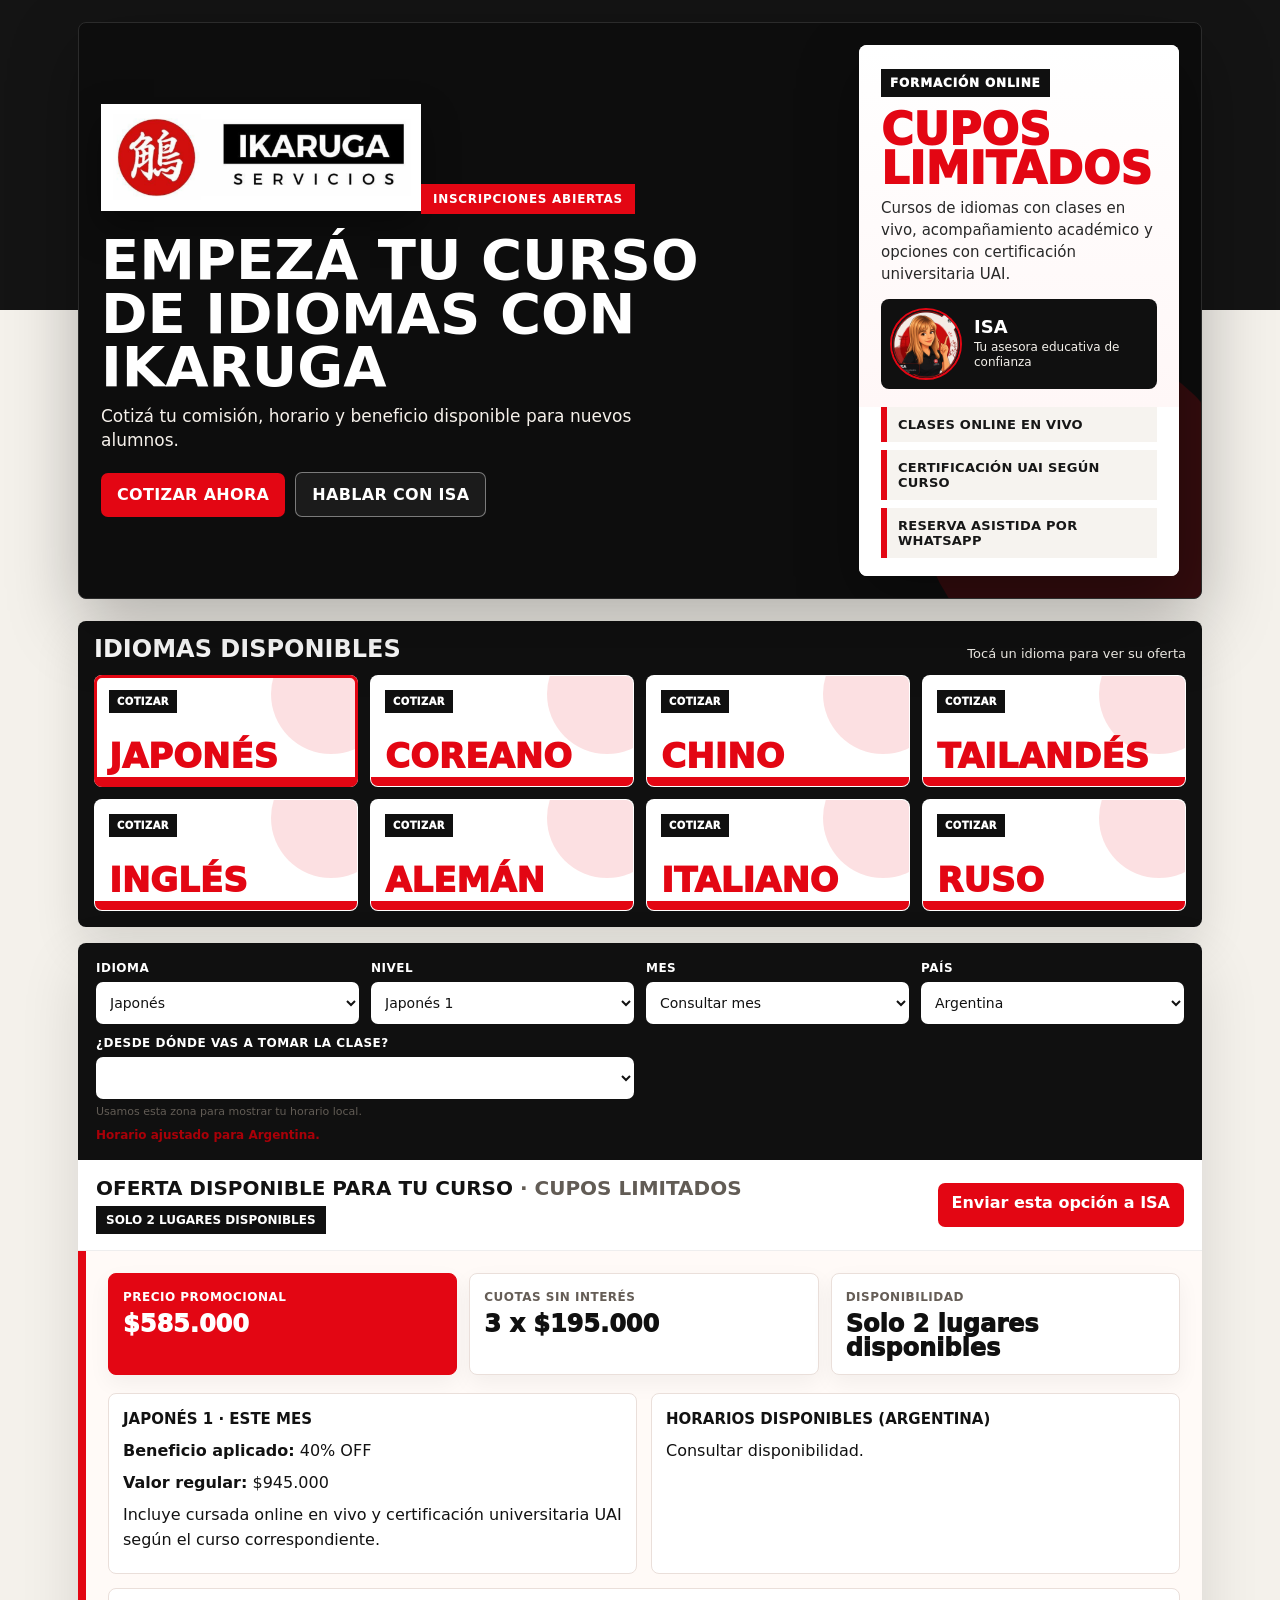
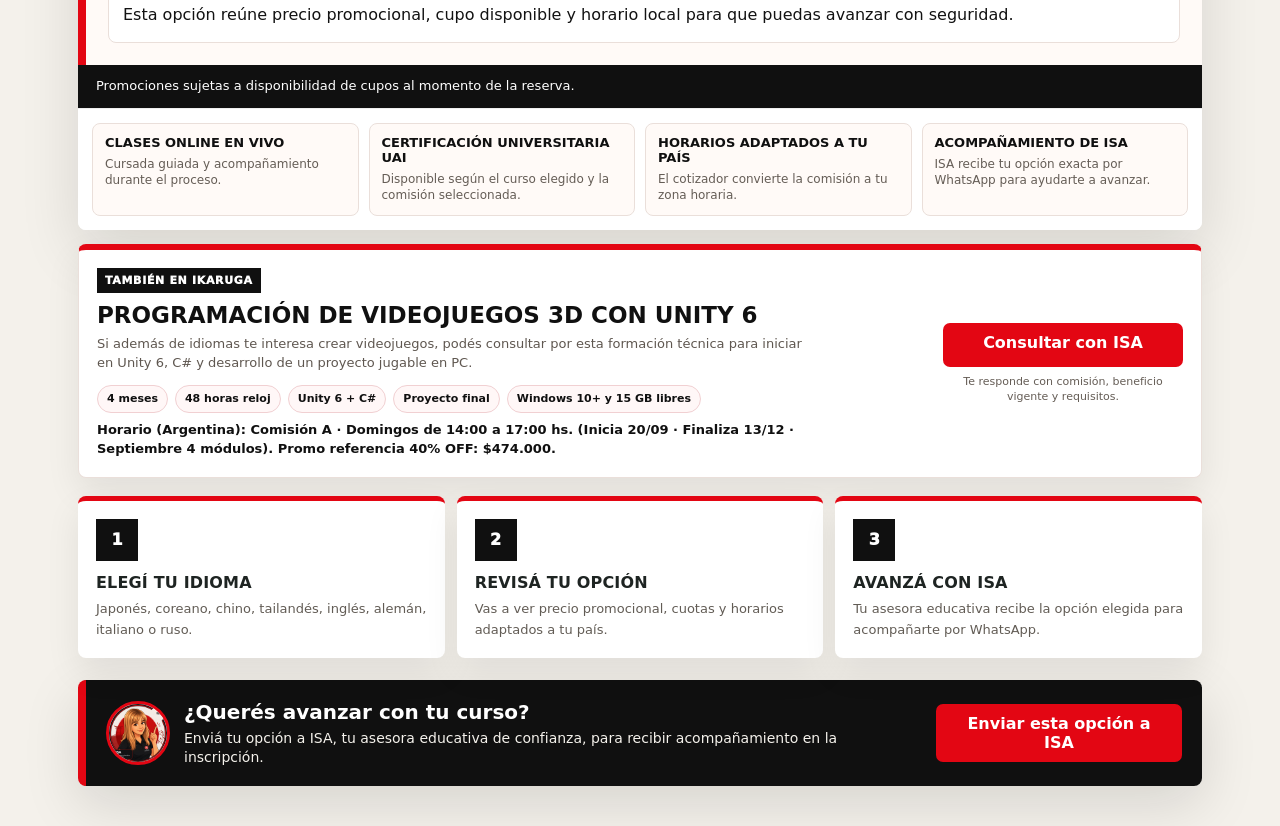
==== commit 89dca37f: "Add files via upload" ====
--- a/cotizador-agil.html
+++ b/cotizador-agil.html
@@ -376,7 +376,7 @@
     "Italiano A2": ["Comisión A · Sábados de 17:00 a 19:00 hs. (Inicia 22/08 · Finaliza 14/11 · Agosto 4 módulos)"]
   },
   ruso: {
-    "Ruso 1": ["Comisión A · Sábados de 16:00 a 19:00 hs. (Inicia 21/09 · Finaliza 14/12 · Septiembre 4 módulos)"]
+    "Ruso 1": ["Comisión A · Sábados de 16:00 a 19:00 hs. (Inicia 19/09 · Finaliza 12/12 · Septiembre 4 módulos)"]
   }
 };
 
@@ -672,8 +672,25 @@
   return zona?.label ? `${paisBase} · ${zona.label}` : paisBase;
 }
 
+function getFechaInicioHorario(horario) {
+  const match = horario.match(/Inicia\s+(\d{1,2})\/(\d{1,2})/i);
+  if (!match) return null;
+  const dia = parseInt(match[1], 10);
+  const mes = parseInt(match[2], 10) - 1;
+  return new Date(2026, mes, dia, 23, 59, 59, 999);
+}
+
+function horarioNoVencido(horario) {
+  const inicio = getFechaInicioHorario(horario);
+  if (!inicio) return true;
+  const hoy = new Date();
+  hoy.setHours(0, 0, 0, 0);
+  return inicio >= hoy;
+}
+
 function horarioTieneCupo(horario) {
-  return !/(cupos?\s+completos?|completo|curso\s+cerrado|cerrado)/i.test(horario);
+  const estaCompleto = /(cupos?\s+completos?|completo|curso\s+cerrado|cerrado)/i.test(horario);
+  return !estaCompleto && horarioNoVencido(horario);
 }
 
 function filtrarHorariosPorMes(horarios, mes) {
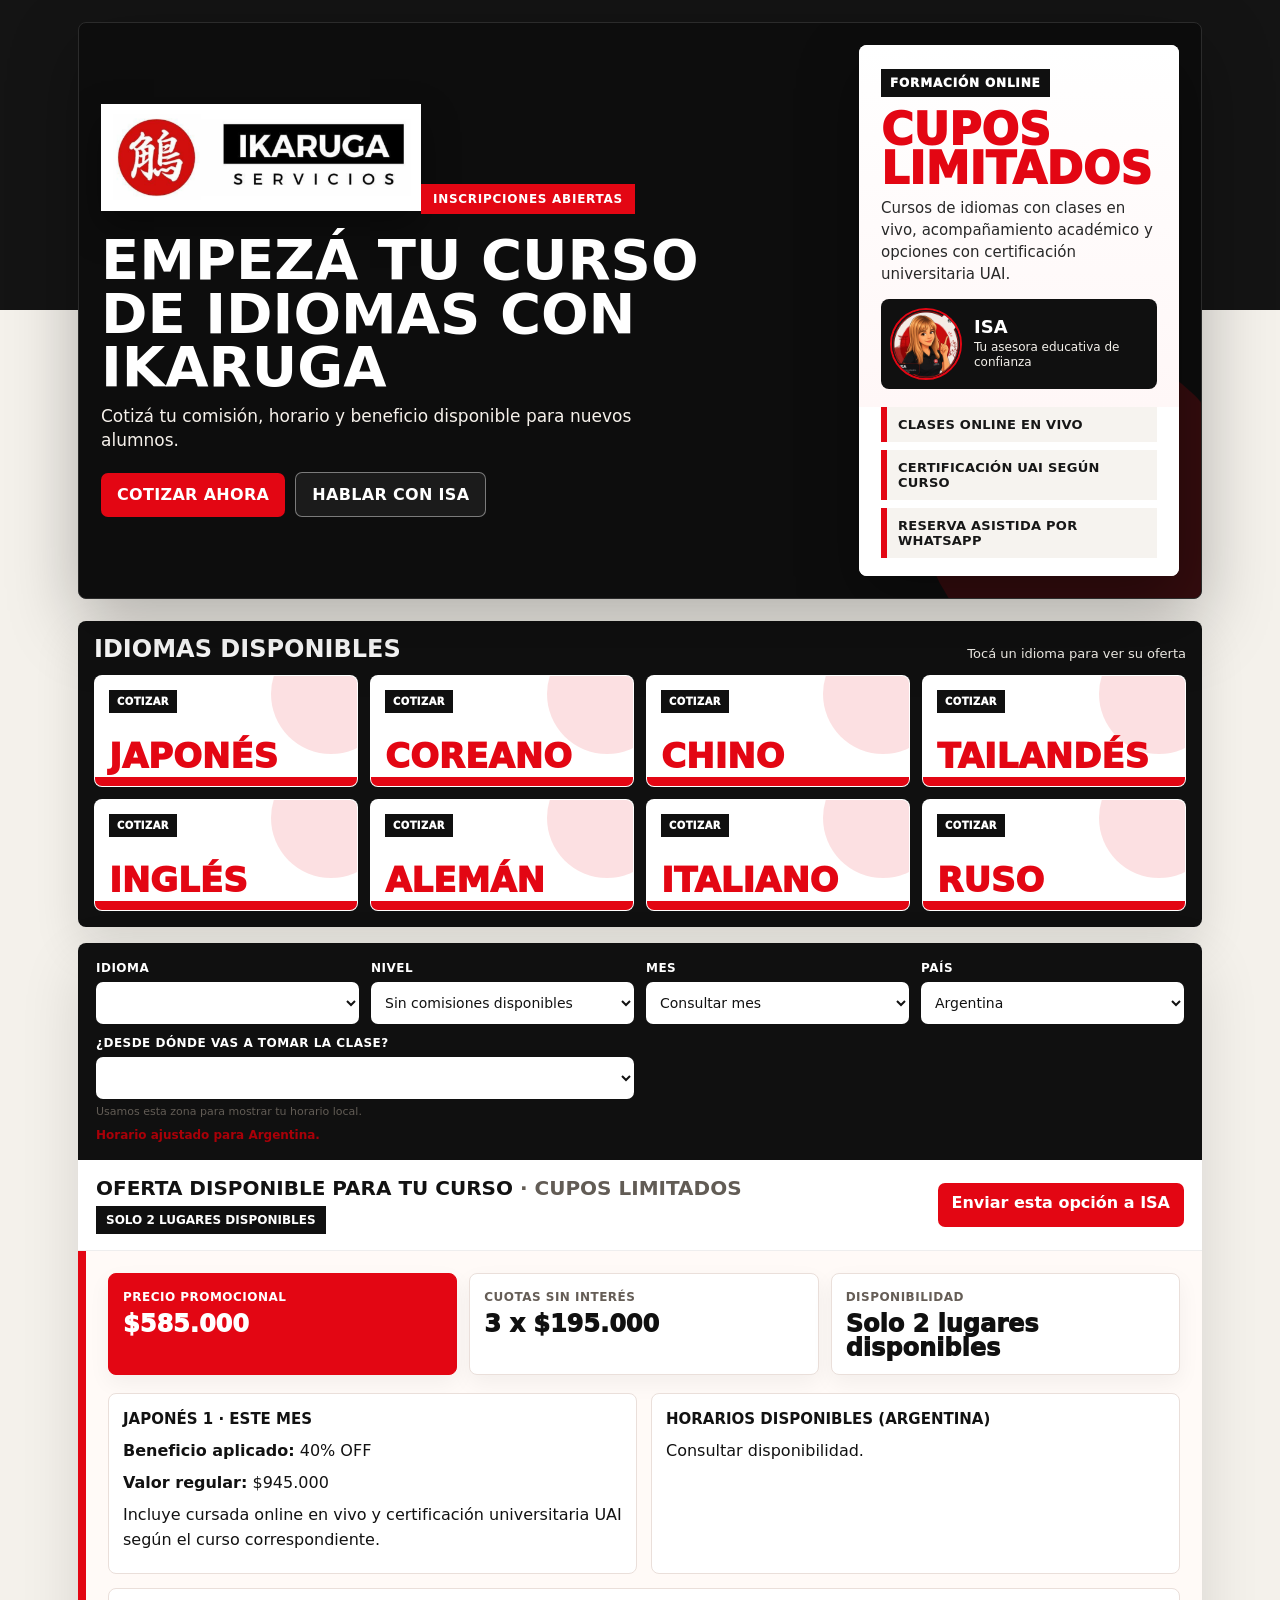
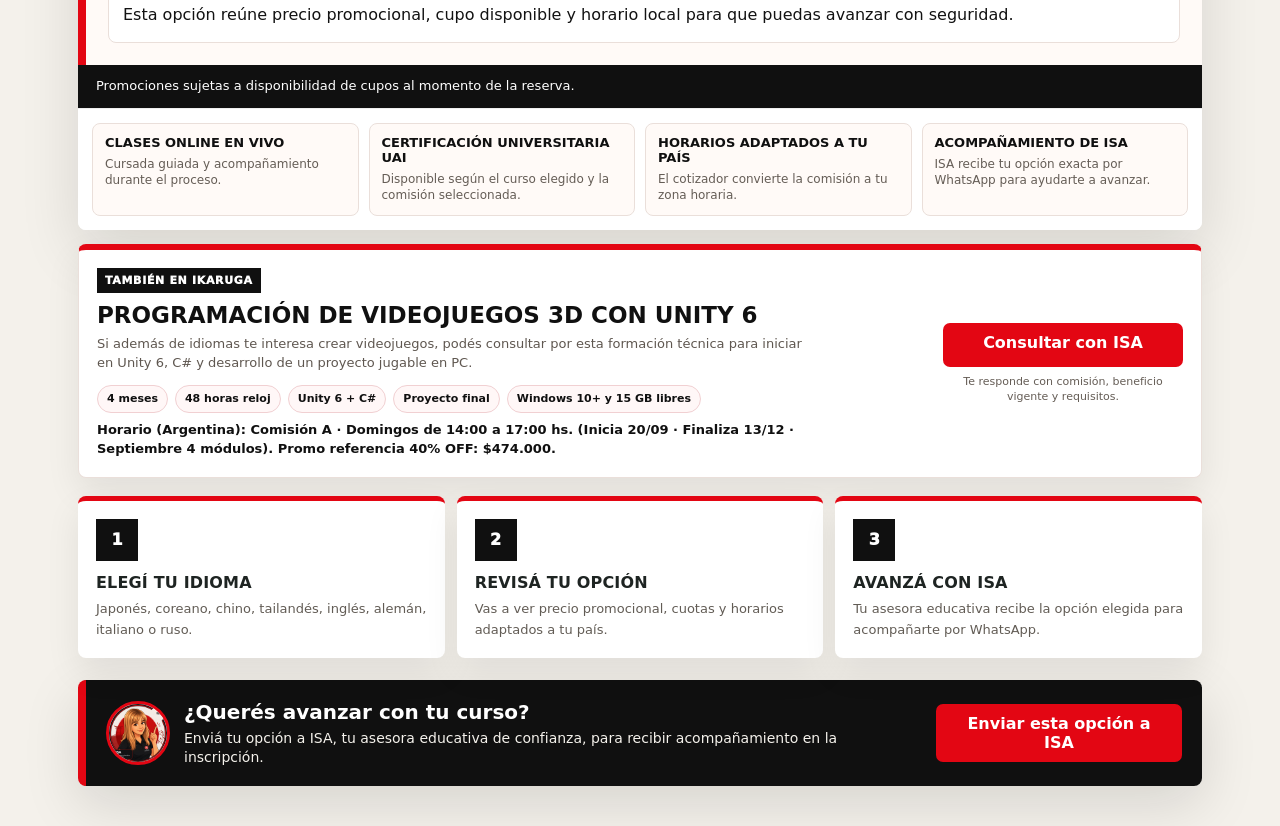
==== commit 67e5697a: "Add files via upload" ====
--- a/cotizador-agil.html
+++ b/cotizador-agil.html
@@ -308,75 +308,49 @@
 const horariosARG = {
   japones: {
     "Japonés 1": [
-      "Comisión R · Grupo 1 · Sábados de 16:00 a 19:00 hs. (Inicia 18/07 · Finaliza 10/10 · Julio 4 módulos)",
-      "Comisión R · Grupo 2 · Sábados de 16:00 a 19:00 hs. (Inicia 18/07 · Finaliza 10/10 · Julio 4 módulos)",
-      "Comisión W · Miércoles de 21:00 a 00:00 hs. (Inicia 19/08 · Finaliza 09/12 · Agosto 5 módulos)",
-      "Comisión T · Domingos de 14:00 a 17:00 hs. (Inicia 20/09 · Finaliza 13/12 · Septiembre 4 módulos)",
-      "Comisión U · Lunes de 21:00 a 00:00 hs. (Inicia 21/09 · Finaliza 14/12 · Septiembre 4 módulos)",
       "Comisión V · Miércoles de 21:00 a 00:00 hs. (Inicia 21/10 · Finaliza 13/01 · Octubre 4 módulos)"
     ],
     "Japonés 2": [
-      "Comisión D · Sábados de 16:00 a 19:00 hs. (Inicia 22/08 · Finaliza 12/12 · Agosto 5 módulos)",
-      "Comisión E · Domingos de 14:00 a 17:00 hs. (Inicia 23/08 · Finaliza 13/12 · Agosto 5 módulos)",
-      "Comisión F · Lunes de 21:00 a 00:00 hs. (Inicia 24/08 · Finaliza 14/12 · Agosto 5 módulos)",
-      "Comisión G · Sábados de 14:00 a 17:00 hs. (Inicia 21/09 · Finaliza 14/12 · Septiembre 4 módulos)",
-      "Comisión H · Jueves de 21:00 a 00:00 hs. (Inicia 17/09 · Finaliza 10/12 · Septiembre 4 módulos)"
+      "Comisión I · Sábados de 16:00 a 19:00 hs. (Inicia 24/10 · Finaliza 09/01 · Octubre 4 módulos)"
     ],
-    "Japonés 3": [
-      "Comisión C · Sábados de 16:00 a 19:00 hs. (Inicia 22/08 · Finaliza 12/12 · Agosto 5 módulos)",
-      "Comisión D · Lunes de 21:00 a 00:00 hs. (Inicia 24/08 · Finaliza 14/12 · Agosto 5 módulos)"
-    ],
-    "Japonés 4": [
-      "Comisión A · Domingos de 14:00 a 17:00 hs. (Inicia 23/08 · Finaliza 13/12 · Agosto 5 módulos)"
-    ]
+    "Japonés 3": [],
+    "Japonés 4": []
   },
   coreano: {
     "Coreano 1": [
-      "Comisión D · Grupo 1 · Sábados de 16:00 a 19:00 hs. (Inicia 22/08 · Finaliza 12/12 · Agosto 5 módulos)",
-      "Comisión D · Grupo 2 · Sábados de 16:00 a 19:00 hs. (Inicia 22/08 · Finaliza 12/12 · Agosto 5 módulos)",
-      "Comisión E · Lunes de 21:00 a 00:00 hs. (Inicia 24/08 · Finaliza 14/12 · Agosto 5 módulos)",
       "Comisión F · Domingos de 14:00 a 17:00 hs. (Inicia 18/10 · Finaliza 10/01 · Octubre 4 módulos)"
     ],
-    "Coreano 2": ["Comisión D · Miércoles de 21:00 a 00:00 hs. (Inicia 19/08 · Finaliza 09/12 · Agosto 5 módulos)"]
+    "Coreano 2": []
   },
   chino: {
     "Chino 1": [
-      "Comisión C · Grupo 1 · Miércoles de 21:00 a 00:00 hs. (Inicia 19/08 · Finaliza 09/12 · Agosto 5 módulos)",
-      "Comisión C · Grupo 2 · Miércoles de 21:00 a 00:00 hs. (Inicia 19/08 · Finaliza 09/12 · Agosto 5 módulos)",
       "Comisión D · Sábados de 16:00 a 19:00 hs. (Inicia 24/10 · Finaliza 09/01 · Octubre 4 módulos)"
     ],
-    "Chino 2": ["Comisión D · Lunes de 21:00 a 00:00 hs. (Inicia 24/08 · Finaliza 14/12 · Agosto 5 módulos)"]
+    "Chino 2": []
   },
   tailandes: {
     "Tailandés 1": [
-      "Comisión C · Sábados de 16:00 a 19:00 hs. (Inicia 18/07 · Finaliza 10/10 · Julio 4 módulos)",
       "Comisión D · Sábados de 16:00 a 19:00 hs. (Inicia 24/10 · Finaliza 09/01 · Octubre 4 módulos)"
     ],
-    "Tailandés 2": ["Comisión B · Lunes de 21:00 a 00:00 hs. (Inicia 24/08 · Finaliza 14/12 · Agosto 5 módulos)"],
-    "Tailandés 3": ["Comisión A · Domingos de 14:00 a 17:00 hs. (Inicia 23/08 · Finaliza 13/12 · Agosto 5 módulos)"]
+    "Tailandés 2": [],
+    "Tailandés 3": []
   },
   ingles: {
     "Inglés A1": [
-      "Comisión C · Grupo 1 · Jueves de 20:00 a 22:00 hs. (Inicia 20/08 · Finaliza 12/11 · Agosto 4 módulos)",
-      "Comisión C · Grupo 2 · Jueves de 20:00 a 22:00 hs. (Inicia 20/08 · Finaliza 12/11 · Agosto 4 módulos)",
-      "Comisión D · Sábados de 16:00 a 18:00 hs. (Inicia 19/09 · Finaliza 12/12 · Septiembre 4 módulos)",
       "Comisión E · Sábados de 17:00 a 19:00 hs. (Inicia 24/10 · Finaliza 09/01 · Octubre 4 módulos)"
     ],
-    "Inglés A2": ["Comisión A · Miércoles de 20:00 a 22:00 hs. (Inicia 19/08 · Finaliza 11/11 · Agosto 4 módulos)"]
+    "Inglés A2": []
   },
   aleman: {
-    "Alemán A1": [
-      "Comisión B · Sábados de 16:00 a 19:00 hs. (Inicia 22/08 · Finaliza 12/12 · Agosto 5 módulos)",
-      "Comisión C · Miércoles de 21:00 a 00:00 hs. (Inicia 23/09 · Finaliza 09/12 · Septiembre 4 módulos)"
-    ],
-    "Alemán A2": ["Comisión B · Domingos de 14:00 a 17:00 hs. (Inicia 23/08 · Finaliza 13/12 · Agosto 5 módulos)"]
+    "Alemán A1": [],
+    "Alemán A2": []
   },
   italiano: {
-    "Italiano A1": ["Comisión B · Lunes de 20:00 a 22:00 hs. (Inicia 24/08 · Finaliza 16/11 · Agosto 4 módulos)"],
-    "Italiano A2": ["Comisión A · Sábados de 17:00 a 19:00 hs. (Inicia 22/08 · Finaliza 14/11 · Agosto 4 módulos)"]
+    "Italiano A1": [],
+    "Italiano A2": []
   },
   ruso: {
-    "Ruso 1": ["Comisión A · Sábados de 16:00 a 19:00 hs. (Inicia 19/09 · Finaliza 12/12 · Septiembre 4 módulos)"]
+    "Ruso 1": []
   }
 };
 
@@ -621,6 +595,7 @@
 function getDescuentosDisponibles(idioma, nivel) {
   const key = getTablaKey(idioma, nivel);
   const t = tablaDescuentos[key];
+  if (!t) return [];
   const row = t.ARG;
   const all = [
     {pct:"40%", key:"d40"}, {pct:"35%", key:"d35"},
@@ -709,7 +684,35 @@
   return meses.length ? meses : [{ value: 'todos', label: 'Consultar mes' }];
 }
 
+function getNivelesDisponibles(idioma) {
+  const niveles = nivelesPorIdioma[idioma] || [];
+  return niveles.filter(({nivel}) => (horariosARG[idioma]?.[nivel] || []).some(horarioTieneCupo));
+}
+
+function getIdiomasDisponibles() {
+  return Object.keys(nivelesPorIdioma).filter(idioma => getNivelesDisponibles(idioma).length > 0);
+}
+
+function syncIdiomasDisponibles() {
+  const disponibles = getIdiomasDisponibles();
+  const idiomaSelect = document.getElementById('ca-idioma');
+  if (idiomaSelect) {
+    idiomaSelect.innerHTML = disponibles.map(idioma => `<option value="${idioma}">${idiomaNombres[idioma]}</option>`).join('');
+    if (!disponibles.includes(idiomaSelect.value)) idiomaSelect.value = disponibles[0] || '';
+  }
+  document.querySelectorAll('.language-card[data-idioma]').forEach(card => {
+    const disponible = disponibles.includes(card.dataset.idioma);
+    card.hidden = !disponible;
+    card.classList.toggle('active', card.dataset.idioma === idiomaSelect?.value);
+  });
+}
+
 function getCotizadorPrecio(idioma, nivel, pais, descKey, mes) {
+  const horariosMes = filtrarHorariosPorMes(horariosARG[idioma]?.[nivel] || [], mes);
+  const esComision4Modulos = horariosMes.some(h => /4\s+módulos/i.test(h));
+  if (esComision4Modulos && ["japones","coreano","chino","tailandes","aleman","ruso"].includes(idioma)) {
+    return getPrecioJulio4Modulos(pais, descKey);
+  }
   const esJpSeptiembre4 = idioma === 'japones' && ["Japonés 1", "Japonés 2"].includes(nivel) && mes === 'septiembre';
   const esJp1Julio4 = idioma === 'japones' && nivel === 'Japonés 1' && (mes === 'julio' || mes === 'todos');
   const esOctubre4 = mes === 'octubre' && (
@@ -725,6 +728,7 @@
 }
 
 function getCotizadorMaxCuotas(idioma, nivel, mes) {
+  if (mes === 'agosto') return 3;
   // Regla reciente: septiembre y octubre permiten 4 cuotas aunque sean comisiones de 4 módulos.
   if (mes === 'septiembre' || mes === 'octubre') return 4;
 
@@ -739,7 +743,13 @@
   const idioma = document.getElementById('ca-idioma')?.value || 'japones';
   const nivelSel = document.getElementById('ca-nivel');
   if (!nivelSel) return;
-  nivelSel.innerHTML = (nivelesPorIdioma[idioma] || []).map(n => `<option value="${n.nivel}">${n.nivel}</option>`).join('');
+  const niveles = getNivelesDisponibles(idioma);
+  if (!niveles.length) {
+    nivelSel.innerHTML = '<option value="">Sin comisiones disponibles</option>';
+    updateCotizadorMeses();
+    return;
+  }
+  nivelSel.innerHTML = niveles.map(n => `<option value="${n.nivel}">${n.nivel}</option>`).join('');
   updateCotizadorMeses();
 }
 
@@ -888,9 +898,10 @@
     'japones|Japonés 1|septiembre': 3,
     'japones|Japonés 1|octubre': 2,
     'japones|Japonés 2|septiembre': 3,
-    'coreano|Coreano 1|octubre': 2,
+    'japones|Japonés 2|octubre': 2,
+    'coreano|Coreano 1|octubre': 3,
     'chino|Chino 1|octubre': 3,
-    'tailandes|Tailandés 1|octubre': 2,
+    'tailandes|Tailandés 1|octubre': 3,
     'ingles|Inglés A1|septiembre': 3,
     'ingles|Inglés A1|octubre': 2
   };
@@ -1008,7 +1019,7 @@
   if (!wrap) return;
   const rows = [];
   Object.entries(nivelesPorIdioma).forEach(([idioma, niveles]) => {
-    niveles.forEach(({nivel}) => {
+    getNivelesDisponibles(idioma).forEach(({nivel}) => {
       const meses = getMesesDisponibles(idioma, nivel).filter(m => m.value !== 'todos').map(m => m.label).join(', ') || 'Consultar';
       const cantidad = (horariosARG[idioma]?.[nivel] || []).filter(horarioTieneCupo).length;
       rows.push('<tr><td>' + idiomaNombres[idioma] + '</td><td>' + nivel + '</td><td>' + meses + '</td><td>' + cantidad + '</td></tr>');
@@ -1036,6 +1047,7 @@
 
 document.addEventListener('DOMContentLoaded', () => {
   updateZonasHorario();
+  syncIdiomasDisponibles();
   updateCotizadorNiveles();
   initTarjetasIdioma();
   initVideojuegosPromo();
